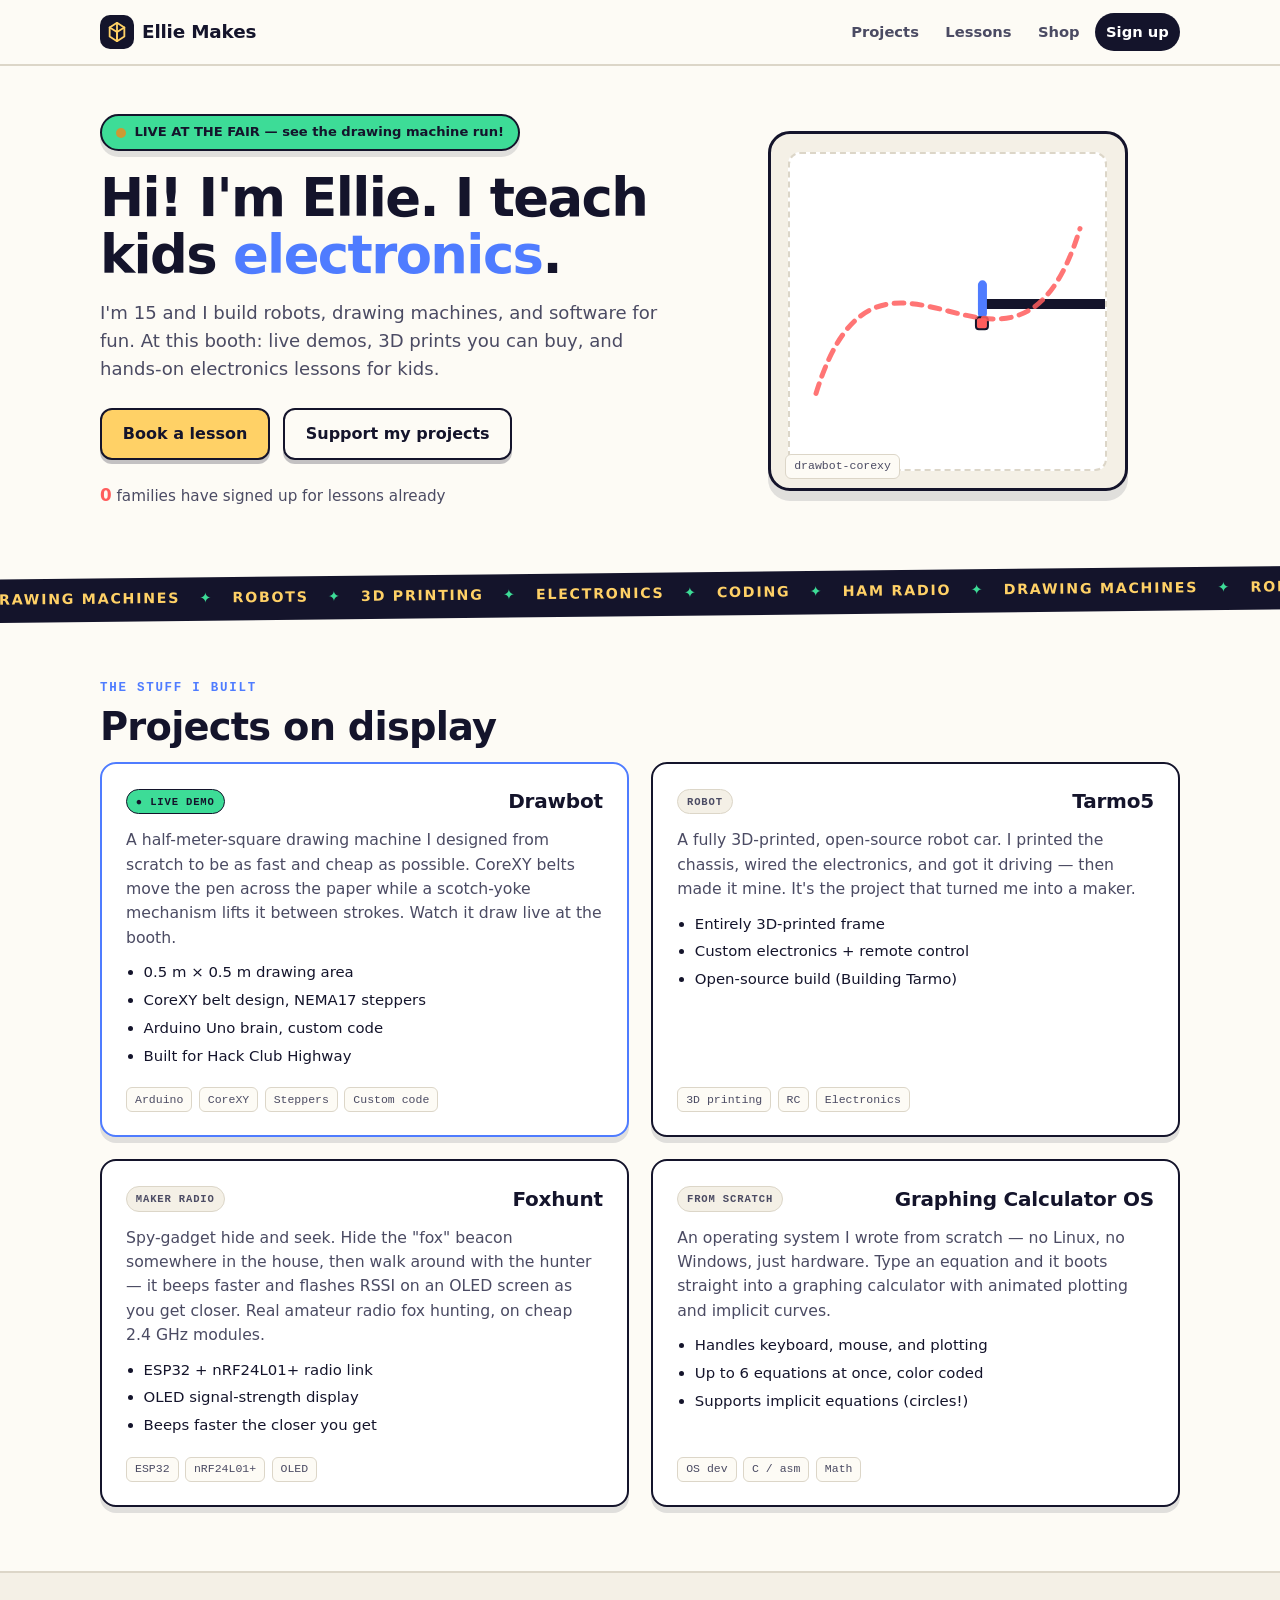
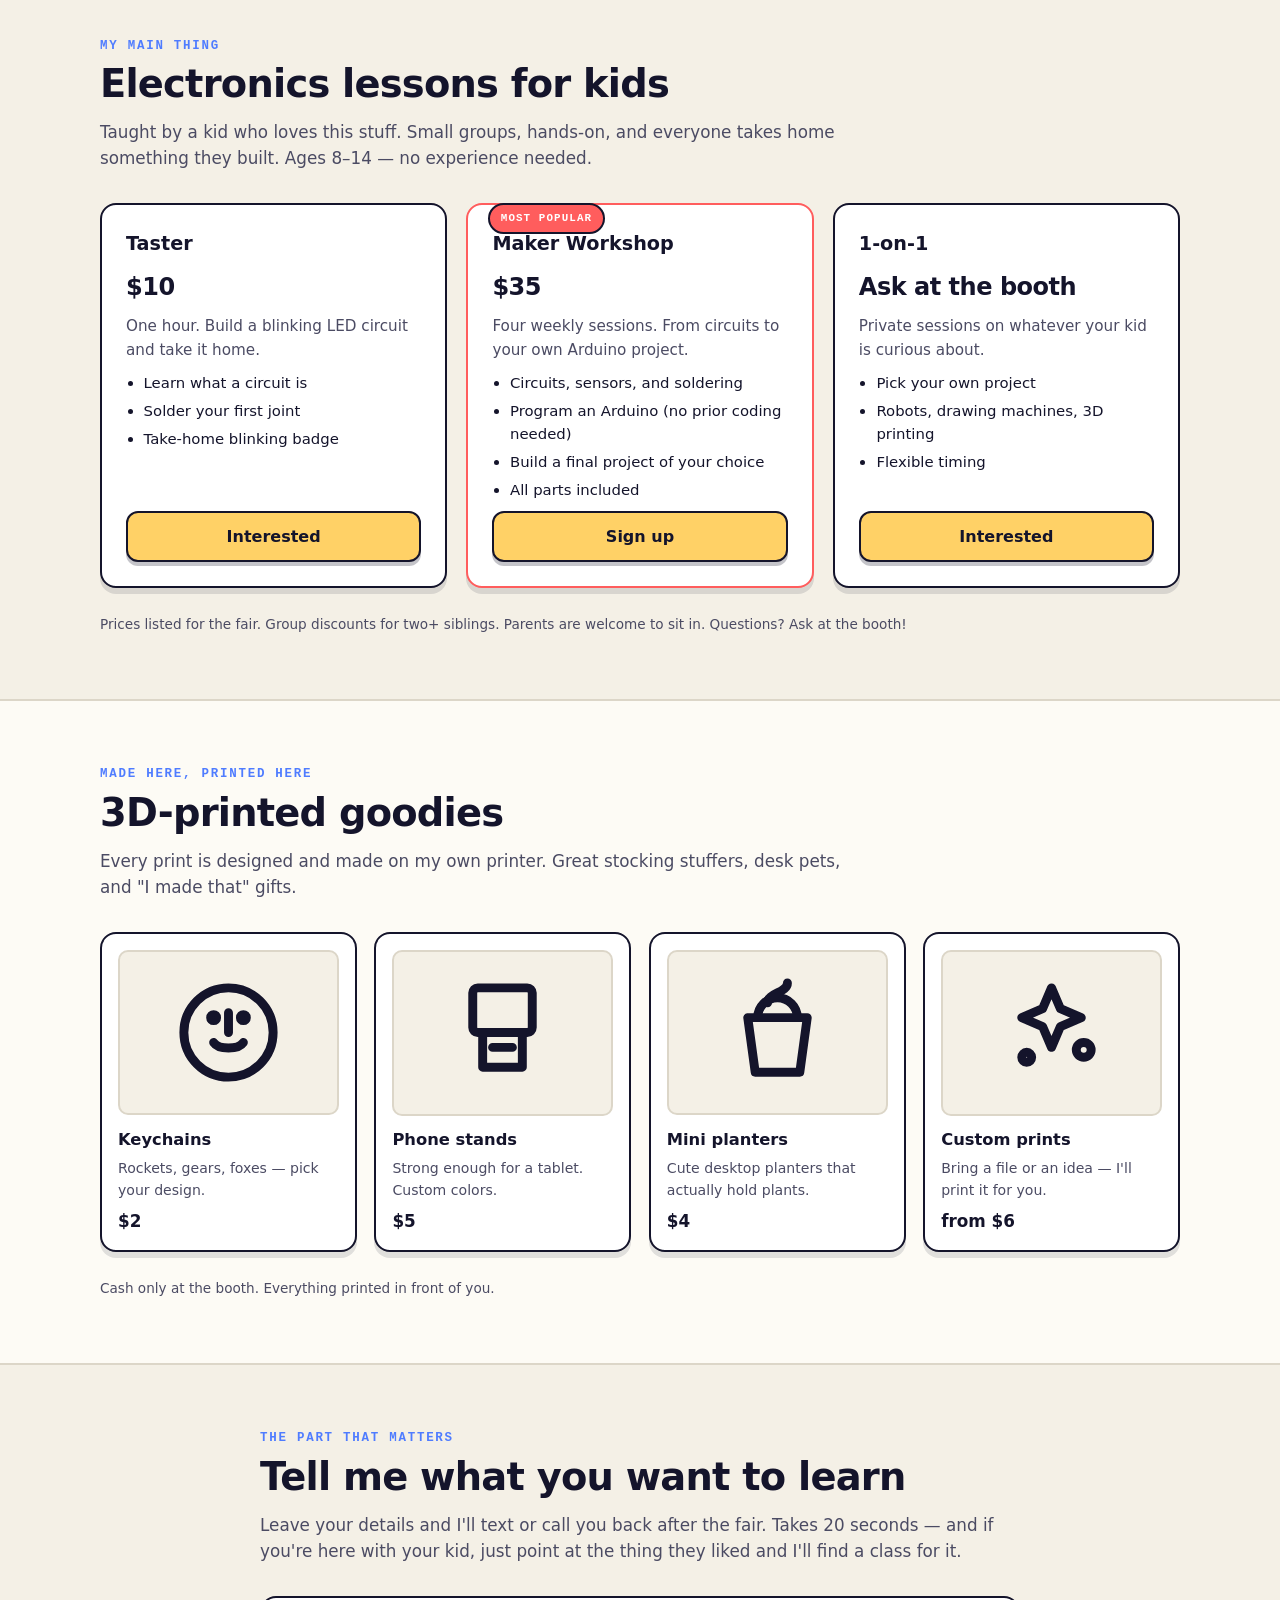
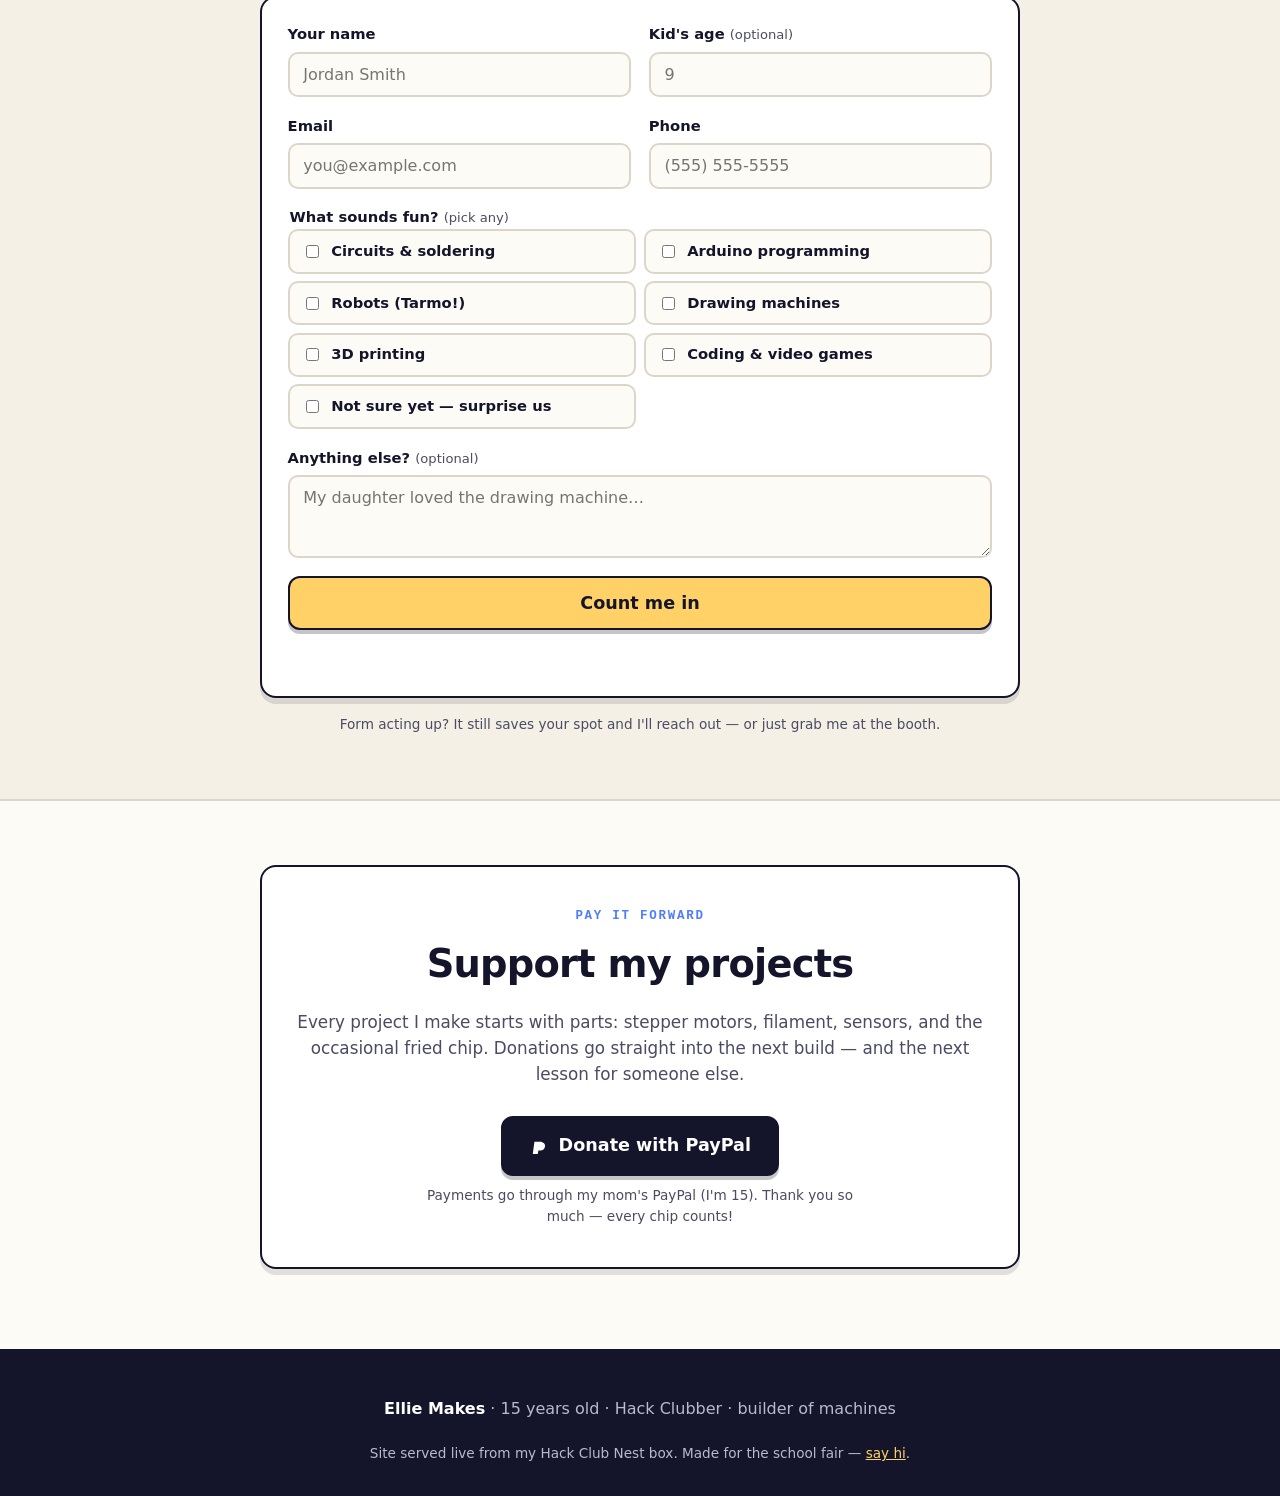
==== index.html @ 768a968e "Serve site from repo root for Pages" ====
<!DOCTYPE html>
<html lang="en">
<head>
<meta charset="UTF-8">
<meta name="viewport" content="width=device-width, initial-scale=1.0">
<title>Ellie Makes — Electronics Lessons for Kids</title>
<meta name="description" content="Meet Ellie, a 15-year-old maker. Live robot demos, drawing machines, 3D printing, and hands-on electronics lessons for kids.">
<link rel="icon" href="data:image/svg+xml,<svg xmlns='http://www.w3.org/2000/svg' viewBox='0 0 100 100'><rect width='100' height='100' rx='20' fill='%2314142b'/><text x='50' y='72' font-size='62' text-anchor='middle' fill='%23ffd166' font-family='system-ui' font-weight='bold'>E</text></svg>">
<link rel="stylesheet" href="style.css">
</head>
<body>

<header class="site-header" id="top">
  <div class="container header-inner">
    <a class="logo" href="#top">
      <span class="logo-mark" aria-hidden="true">
        <svg viewBox="0 0 24 24" width="22" height="22" fill="none" stroke="currentColor" stroke-width="2" stroke-linecap="round" stroke-linejoin="round"><path d="M12 2 L20 7 V17 L12 22 L4 17 V7 Z"/><path d="M12 2 V22"/><path d="M4 7 L12 12 L20 7"/><path d="M12 12 L12 22"/></svg>
      </span>
      Ellie Makes
    </a>
    <nav class="site-nav" aria-label="Main">
      <a href="#projects">Projects</a>
      <a href="#lessons">Lessons</a>
      <a href="#shop">Shop</a>
      <a href="#signup" class="nav-cta">Sign up</a>
    </nav>
  </div>
</header>

<main>

  <!-- ============ HERO ============ -->
  <section class="hero">
    <div class="container hero-grid">
      <div class="hero-copy">
        <p class="hero-badge">
          <span class="live-dot" aria-hidden="true"></span>
          LIVE AT THE FAIR — see the drawing machine run!
        </p>
        <h1>Hi! I'm Ellie. I teach kids <span class="accent">electronics</span>.</h1>
        <p class="hero-sub">
          I'm 15 and I build robots, drawing machines, and software for fun.
          At this booth: live demos, 3D prints you can buy, and hands-on
          electronics lessons for kids.
        </p>
        <div class="hero-actions">
          <a class="btn btn-primary" href="#signup">Book a lesson</a>
          <a class="btn btn-ghost" href="#donate">Support my projects</a>
        </div>
        <p class="hero-signups" id="counter-line">
          <span id="counter" class="counter">0</span> families have signed up for lessons already
        </p>
      </div>
      <div class="hero-visual" aria-hidden="true">
        <div class="machine" id="machine">
          <div class="machine-frame">
            <div class="gantry-x"><div class="gantry-y"><div class="pen"></div></div></div>
          </div>
          <div class="machine-draw" id="machineDraw"></div>
          <div class="machine-label">drawbot-corexy</div>
        </div>
      </div>
    </div>
  </section>

  <!-- ============ TICKER ============ -->
  <div class="ticker" aria-hidden="true">
    <div class="ticker-track">
      <span>DRAWING MACHINES</span><span>✦</span><span>ROBOTS</span><span>✦</span>
      <span>3D PRINTING</span><span>✦</span><span>ELECTRONICS</span><span>✦</span>
      <span>CODING</span><span>✦</span><span>HAM RADIO</span><span>✦</span>
      <span>DRAWING MACHINES</span><span>✦</span><span>ROBOTS</span><span>✦</span>
      <span>3D PRINTING</span><span>✦</span><span>ELECTRONICS</span><span>✦</span>
      <span>CODING</span><span>✦</span><span>HAM RADIO</span><span>✦</span>
    </div>
  </div>

  <!-- ============ PROJECTS ============ -->
  <section class="section" id="projects">
    <div class="container">
      <p class="kicker">The stuff I built</p>
      <h2 class="section-title">Projects on display</h2>

      <div class="cards">

        <article class="card card-feature">
          <div class="card-top">
            <span class="chip chip-live">● LIVE DEMO</span>
            <h3>Drawbot</h3>
          </div>
          <p>
            A half-meter-square drawing machine I designed from scratch to be
            as fast and cheap as possible. CoreXY belts move the pen across the
            paper while a scotch-yoke mechanism lifts it between strokes.
            Watch it draw live at the booth.
          </p>
          <ul class="facts">
            <li>0.5 m × 0.5 m drawing area</li>
            <li>CoreXY belt design, NEMA17 steppers</li>
            <li>Arduino Uno brain, custom code</li>
            <li>Built for Hack Club Highway</li>
          </ul>
          <div class="tech">
            <span class="tag">Arduino</span><span class="tag">CoreXY</span>
            <span class="tag">Steppers</span><span class="tag">Custom code</span>
          </div>
        </article>

        <article class="card">
          <div class="card-top">
            <span class="chip">ROBOT</span>
            <h3>Tarmo5</h3>
          </div>
          <p>
            A fully 3D-printed, open-source robot car. I printed the chassis,
            wired the electronics, and got it driving — then made it mine.
            It's the project that turned me into a maker.
          </p>
          <ul class="facts">
            <li>Entirely 3D-printed frame</li>
            <li>Custom electronics + remote control</li>
            <li>Open-source build (Building Tarmo)</li>
          </ul>
          <div class="tech">
            <span class="tag">3D printing</span><span class="tag">RC</span>
            <span class="tag">Electronics</span>
          </div>
        </article>

        <article class="card">
          <div class="card-top">
            <span class="chip">MAKER RADIO</span>
            <h3>Foxhunt</h3>
          </div>
          <p>
            Spy-gadget hide and seek. Hide the "fox" beacon somewhere in the
            house, then walk around with the hunter — it beeps faster and
            flashes RSSI on an OLED screen as you get closer. Real amateur
            radio fox hunting, on cheap 2.4&nbsp;GHz modules.
          </p>
          <ul class="facts">
            <li>ESP32 + nRF24L01+ radio link</li>
            <li>OLED signal-strength display</li>
            <li>Beeps faster the closer you get</li>
          </ul>
          <div class="tech">
            <span class="tag">ESP32</span><span class="tag">nRF24L01+</span>
            <span class="tag">OLED</span>
          </div>
        </article>

        <article class="card">
          <div class="card-top">
            <span class="chip">FROM SCRATCH</span>
            <h3>Graphing Calculator OS</h3>
          </div>
          <p>
            An operating system I wrote from scratch — no Linux, no Windows,
            just hardware. Type an equation and it boots straight into a
            graphing calculator with animated plotting and implicit curves.
          </p>
          <ul class="facts">
            <li>Handles keyboard, mouse, and plotting</li>
            <li>Up to 6 equations at once, color coded</li>
            <li>Supports implicit equations (circles!)</li>
          </ul>
          <div class="tech">
            <span class="tag">OS dev</span><span class="tag">C / asm</span>
            <span class="tag">Math</span>
          </div>
        </article>

      </div>
    </div>
  </section>

  <!-- ============ LESSONS ============ -->
  <section class="section section-tint" id="lessons">
    <div class="container">
      <p class="kicker">My main thing</p>
      <h2 class="section-title">Electronics lessons for kids</h2>
      <p class="section-sub">
        Taught by a kid who loves this stuff. Small groups, hands-on, and
        everyone takes home something they built. Ages 8–14 — no experience
        needed.
      </p>

      <div class="plans">
        <article class="plan">
          <h3>Taster</h3>
          <p class="plan-price">$10</p>
          <p class="plan-desc">One hour. Build a blinking LED circuit and take it home.</p>
          <ul>
            <li>Learn what a circuit is</li>
            <li>Solder your first joint</li>
            <li>Take-home blinking badge</li>
          </ul>
          <a class="btn btn-primary" href="#signup">Interested</a>
        </article>

        <article class="plan plan-pop">
          <p class="plan-badge">MOST POPULAR</p>
          <h3>Maker Workshop</h3>
          <p class="plan-price">$35</p>
          <p class="plan-desc">Four weekly sessions. From circuits to your own Arduino project.</p>
          <ul>
            <li>Circuits, sensors, and soldering</li>
            <li>Program an Arduino (no prior coding needed)</li>
            <li>Build a final project of your choice</li>
            <li>All parts included</li>
          </ul>
          <a class="btn btn-primary" href="#signup">Sign up</a>
        </article>

        <article class="plan">
          <h3>1-on-1</h3>
          <p class="plan-price">Ask at the booth</p>
          <p class="plan-desc">Private sessions on whatever your kid is curious about.</p>
          <ul>
            <li>Pick your own project</li>
            <li>Robots, drawing machines, 3D printing</li>
            <li>Flexible timing</li>
          </ul>
          <a class="btn btn-primary" href="#signup">Interested</a>
        </article>
      </div>

      <p class="fineprint">
        Prices listed for the fair. Group discounts for two+ siblings.
        Parents are welcome to sit in. Questions? Ask at the booth!
      </p>
    </div>
  </section>

  <!-- ============ SHOP ============ -->
  <section class="section" id="shop">
    <div class="container">
      <p class="kicker">Made here, printed here</p>
      <h2 class="section-title">3D-printed goodies</h2>
      <p class="section-sub">
        Every print is designed and made on my own printer. Great stocking
        stuffers, desk pets, and "I made that" gifts.
      </p>

      <div class="shop-grid">
        <div class="shop-item">
          <div class="shop-art art-print" aria-hidden="true"></div>
          <h3>Keychains</h3>
          <p>Rockets, gears, foxes — pick your design.</p>
          <p class="shop-price">$2</p>
        </div>
        <div class="shop-item">
          <div class="shop-art art-stand" aria-hidden="true"></div>
          <h3>Phone stands</h3>
          <p>Strong enough for a tablet. Custom colors.</p>
          <p class="shop-price">$5</p>
        </div>
        <div class="shop-item">
          <div class="shop-art art-planter" aria-hidden="true"></div>
          <h3>Mini planters</h3>
          <p>Cute desktop planters that actually hold plants.</p>
          <p class="shop-price">$4</p>
        </div>
        <div class="shop-item">
          <div class="shop-art art-custom" aria-hidden="true"></div>
          <h3>Custom prints</h3>
          <p>Bring a file or an idea — I'll print it for you.</p>
          <p class="shop-price">from $6</p>
        </div>
      </div>

      <p class="fineprint">Cash only at the booth. Everything printed in front of you.</p>
    </div>
  </section>

  <!-- ============ SIGN UP ============ -->
  <section class="section section-tint" id="signup">
    <div class="container narrow">
      <p class="kicker">The part that matters</p>
      <h2 class="section-title">Tell me what you want to learn</h2>
      <p class="section-sub">
        Leave your details and I'll text or call you back after the fair.
        Takes 20 seconds — and if you're here with your kid, just point at the
        thing they liked and I'll find a class for it.
      </p>

      <form id="signup-form" class="form" novalidate>
        <div class="field-row">
          <div class="field">
            <label for="name">Your name</label>
            <input id="name" name="name" type="text" autocomplete="name" required placeholder="Jordan Smith">
          </div>
          <div class="field">
            <label for="kid_age">Kid's age <span class="opt">(optional)</span></label>
            <input id="kid_age" name="kid_age" type="number" min="1" max="18" placeholder="9">
          </div>
        </div>
        <div class="field-row">
          <div class="field">
            <label for="email">Email</label>
            <input id="email" name="email" type="email" autocomplete="email" placeholder="you@example.com">
          </div>
          <div class="field">
            <label for="phone">Phone</label>
            <input id="phone" name="phone" type="tel" autocomplete="tel" placeholder="(555) 555-5555">
          </div>
        </div>

        <fieldset class="field">
          <legend>What sounds fun? <span class="opt">(pick any)</span></legend>
          <div class="checks">
            <label class="check"><input type="checkbox" name="topics" value="Circuits & soldering"><span>Circuits &amp; soldering</span></label>
            <label class="check"><input type="checkbox" name="topics" value="Arduino"><span>Arduino programming</span></label>
            <label class="check"><input type="checkbox" name="topics" value="Robots"><span>Robots (Tarmo!)</span></label>
            <label class="check"><input type="checkbox" name="topics" value="Drawing machines"><span>Drawing machines</span></label>
            <label class="check"><input type="checkbox" name="topics" value="3D printing"><span>3D printing</span></label>
            <label class="check"><input type="checkbox" name="topics" value="Coding"><span>Coding &amp; video games</span></label>
            <label class="check"><input type="checkbox" name="topics" value="Not sure"><span>Not sure yet — surprise us</span></label>
          </div>
        </fieldset>

        <div class="field">
          <label for="message">Anything else? <span class="opt">(optional)</span></label>
          <textarea id="message" name="message" rows="3" placeholder="My daughter loved the drawing machine…"></textarea>
        </div>

        <div class="field honeypot" aria-hidden="true">
          <label for="website">Website</label>
          <input id="website" name="website" type="text" tabindex="-1" autocomplete="off">
        </div>

        <button type="submit" class="btn btn-primary btn-big" id="submit-btn">Count me in</button>
        <p class="form-status" id="form-status" role="status"></p>
      </form>

      <p class="fineprint form-alt">
        Form acting up? It still saves your spot and I'll reach out — or just grab me at the booth.
      </p>
    </div>
  </section>

  <!-- ============ DONATE ============ -->
  <section class="section" id="donate">
    <div class="container narrow donate-box">
      <p class="kicker">Pay it forward</p>
      <h2 class="section-title">Support my projects</h2>
      <p class="section-sub">
        Every project I make starts with parts: stepper motors, filament,
        sensors, and the occasional fried chip. Donations go straight into
        the next build — and the next lesson for someone else.
      </p>
      <a class="btn btn-donate" href="https://www.paypal.com/cgi-bin/webscr?cmd=_donations&business=ilse.vanhevel%40gmail.com&currency_code=USD&item_name=Support%20Ellie's%20projects" target="_blank" rel="noopener">
        <svg viewBox="0 0 24 24" width="20" height="20" fill="currentColor" aria-hidden="true"><path d="M7.5 21.5h3l.8-4h2.4c2.9 0 5-2 5.5-4.9.4-2.4-.7-4.5-3-4.9L14.9 7H6.5L4.5 21.5h3z"/></svg>
        Donate with PayPal
      </a>
      <p class="fineprint">Payments go through my mom's PayPal (I'm 15). Thank you so much — every chip counts!</p>
    </div>
  </section>

</main>

<footer class="site-footer">
  <div class="container footer-inner">
    <p><strong>Ellie Makes</strong> · 15 years old · Hack Clubber · builder of machines</p>
    <p class="footer-note">Site served live from my Hack Club Nest box. Made for the school fair — <a href="mailto:ellie@example.com">say hi</a>.</p>
  </div>
</footer>

<script src="config.js"></script>
<script src="app.js"></script>
</body>
</html>
---- style.css ----
/* Ellie Makes — school fair site
   No external fonts, no CDN: everything is self-hosted and offline-safe. */

:root {
  --ink: #14142b;
  --ink-soft: #4b4b63;
  --paper: #fdfbf5;
  --paper-2: #f4f0e6;
  --line: #dcd6c8;
  --blue: #4f7cff;
  --blue-deep: #2f56d8;
  --coral: #ff5d5d;
  --yellow: #ffd166;
  --mint: #3ddc97;
  --radius: 16px;
  --shadow: 0 6px 0 rgba(20, 20, 43, 0.12);
  --font: ui-rounded, "SF Pro Rounded", system-ui, -apple-system, "Segoe UI",
          Roboto, "Helvetica Neue", Arial, sans-serif;
  --mono: ui-monospace, "SF Mono", SFMono-Regular, Menlo, Consolas, monospace;
}

* { box-sizing: border-box; }
html { scroll-behavior: smooth; scroll-padding-top: 84px; }
body {
  margin: 0;
  font-family: var(--font);
  background: var(--paper);
  color: var(--ink);
  line-height: 1.55;
  -webkit-font-smoothing: antialiased;
}
img { max-width: 100%; }
a { color: var(--blue-deep); }

.container { width: min(1080px, 100% - 2.5rem); margin-inline: auto; }
.container.narrow { width: min(760px, 100% - 2.5rem); }

/* ---------- header ---------- */
.site-header {
  position: sticky;
  top: 0;
  z-index: 50;
  background: rgba(253, 251, 245, 0.92);
  backdrop-filter: blur(8px);
  border-bottom: 2px solid var(--line);
}
.header-inner {
  display: flex;
  align-items: center;
  justify-content: space-between;
  height: 64px;
}
.logo {
  display: flex;
  align-items: center;
  gap: 0.5rem;
  font-weight: 800;
  font-size: 1.15rem;
  color: var(--ink);
  text-decoration: none;
  letter-spacing: -0.01em;
}
.logo-mark {
  display: grid;
  place-items: center;
  width: 34px;
  height: 34px;
  border-radius: 10px;
  background: var(--ink);
  color: var(--yellow);
}
.site-nav { display: flex; align-items: center; gap: 0.25rem; }
.site-nav a {
  padding: 0.45rem 0.7rem;
  border-radius: 999px;
  color: var(--ink-soft);
  text-decoration: none;
  font-weight: 650;
  font-size: 0.92rem;
}
.site-nav a:hover { color: var(--ink); background: var(--paper-2); }
.site-nav .nav-cta {
  background: var(--ink);
  color: #fff;
}
.site-nav .nav-cta:hover { background: var(--blue); color: #fff; }

/* ---------- hero ---------- */
.hero { padding: 3rem 0 3.5rem; }
.hero-grid {
  display: grid;
  grid-template-columns: 1fr;
  gap: 2.5rem;
  align-items: center;
}
@media (min-width: 880px) {
  .hero-grid { grid-template-columns: 1.1fr 0.9fr; gap: 3rem; }
}
.hero-badge {
  display: inline-flex;
  align-items: center;
  gap: 0.5rem;
  background: var(--mint);
  border: 2px solid var(--ink);
  border-radius: 999px;
  padding: 0.4rem 0.9rem;
  font-size: 0.82rem;
  font-weight: 700;
  margin: 0 0 1.1rem;
  box-shadow: var(--shadow);
}
.live-dot {
  width: 10px;
  height: 10px;
  border-radius: 50%;
  background: #c93;
  animation: pulse 1.2s infinite;
}
@keyframes pulse {
  0%, 100% { box-shadow: 0 0 0 0 rgba(204, 153, 51, 0.5); }
  50% { box-shadow: 0 0 0 6px rgba(204, 153, 51, 0); }
}
.hero h1 {
  font-size: clamp(2.1rem, 5.5vw, 3.3rem);
  line-height: 1.08;
  letter-spacing: -0.03em;
  margin: 0 0 1rem;
}
.hero h1 .accent {
  color: var(--blue);
  position: relative;
  white-space: nowrap;
}
.hero-sub { font-size: 1.13rem; color: var(--ink-soft); margin: 0 0 1.6rem; max-width: 34em; }
.hero-actions { display: flex; flex-wrap: wrap; gap: 0.8rem; margin-bottom: 1.4rem; }
.hero-signups {
  font-size: 0.95rem;
  color: var(--ink-soft);
  margin: 0;
  font-variant-numeric: tabular-nums;
}
.counter { font-weight: 800; color: var(--coral); font-size: 1.05rem; }

/* hero visual — the drawbot illustration */
.hero-visual { display: flex; justify-content: center; }
.machine {
  position: relative;
  width: min(360px, 100%);
  aspect-ratio: 1 / 1;
  background: var(--paper-2);
  border: 3px solid var(--ink);
  border-radius: 22px;
  box-shadow: 0 10px 0 rgba(20, 20, 43, 0.12);
  padding: 1.1rem;
}
.machine-frame {
  position: relative;
  width: 100%;
  height: 100%;
  background: #fff;
  border: 2px dashed var(--line);
  border-radius: 12px;
  overflow: hidden;
}
.gantry-x {
  position: absolute;
  top: 46%;
  left: 4%;
  width: 92%;
  height: 10px;
  background: var(--ink);
  border-radius: 6px;
  transition: transform 1.6s ease-in-out;
}
.gantry-y {
  position: absolute;
  left: 0;
  top: -14px;
  width: 9px;
  height: 38px;
  background: var(--blue);
  border-radius: 5px;
  transition: transform 1.1s ease-in-out;
}
.pen {
  position: absolute;
  left: -2.5px;
  bottom: -12px;
  width: 14px;
  height: 14px;
  background: var(--coral);
  border: 2px solid var(--ink);
  border-radius: 4px;
}
.machine-draw {
  position: absolute;
  inset: 12px;
  background-image: url("data:image/svg+xml,%3Csvg xmlns='http://www.w3.org/2000/svg' width='200' height='200' viewBox='0 0 200 200'%3E%3Cpath d='M20,150 C60,20 140,180 180,50' fill='none' stroke='%23ff5d5d' stroke-width='3' stroke-linecap='round' stroke-dasharray='6 5'/%3E%3C/svg%3E");
  background-repeat: no-repeat;
  background-size: cover;
  opacity: 0.85;
}
.machine-label {
  position: absolute;
  bottom: 0.6rem;
  left: 0.9rem;
  font-family: var(--mono);
  font-size: 0.72rem;
  color: var(--ink-soft);
  background: var(--paper);
  border: 1.5px solid var(--line);
  padding: 0.15rem 0.5rem;
  border-radius: 6px;
}

/* ---------- ticker ---------- */
.ticker {
  background: var(--ink);
  color: var(--yellow);
  overflow: hidden;
  padding: 0.65rem 0;
  transform: rotate(-0.6deg) scale(1.01);
  margin: 0.5rem -0.5rem 0;
}
.ticker-track {
  display: flex;
  gap: 1.2rem;
  white-space: nowrap;
  width: max-content;
  animation: ticker 30s linear infinite;
  font-weight: 750;
  letter-spacing: 0.12em;
  font-size: 0.88rem;
}
.ticker-track span:nth-child(even) { color: var(--mint); }
@keyframes ticker { from { transform: translateX(0); } to { transform: translateX(-50%); } }

/* ---------- sections ---------- */
.section { padding: 4rem 0; }
.section-tint { background: var(--paper-2); border-block: 2px solid var(--line); }
.kicker {
  font-family: var(--mono);
  text-transform: uppercase;
  letter-spacing: 0.14em;
  font-size: 0.78rem;
  color: var(--blue);
  font-weight: 700;
  margin: 0 0 0.4rem;
}
.section-title {
  font-size: clamp(1.7rem, 4vw, 2.4rem);
  letter-spacing: -0.02em;
  margin: 0 0 0.8rem;
  line-height: 1.15;
}
.section-sub { color: var(--ink-soft); max-width: 46em; margin: 0 0 2rem; font-size: 1.05rem; }

/* ---------- project cards ---------- */
.cards {
  display: grid;
  grid-template-columns: 1fr;
  gap: 1.4rem;
}
@media (min-width: 640px) {
  .cards { grid-template-columns: repeat(2, 1fr); }
  .card-feature { grid-row: span 1; }
}
.card {
  background: #fff;
  border: 2px solid var(--ink);
  border-radius: var(--radius);
  box-shadow: var(--shadow);
  padding: 1.4rem 1.5rem;
  display: flex;
  flex-direction: column;
  gap: 0.7rem;
  transition: transform 0.15s ease;
}
.card:hover { transform: translateY(-3px); }
.card-feature { border-color: var(--blue); }
.card-top { display: flex; align-items: center; justify-content: space-between; gap: 0.6rem; }
.card h3 { margin: 0; font-size: 1.25rem; letter-spacing: -0.01em; }
.card p { margin: 0; color: var(--ink-soft); font-size: 0.98rem; }
.chip {
  font-family: var(--mono);
  font-size: 0.66rem;
  font-weight: 700;
  letter-spacing: 0.08em;
  padding: 0.22rem 0.55rem;
  border-radius: 999px;
  background: var(--paper-2);
  border: 1.5px solid var(--line);
  color: var(--ink-soft);
  white-space: nowrap;
}
.chip-live { background: var(--mint); border-color: var(--ink); color: var(--ink); }
.facts { margin: 0; padding-left: 1.1rem; display: grid; gap: 0.3rem; }
.facts li { font-size: 0.93rem; color: var(--ink); }
.tech { display: flex; flex-wrap: wrap; gap: 0.4rem; margin-top: auto; padding-top: 0.5rem; }
.tag {
  font-family: var(--mono);
  font-size: 0.72rem;
  background: var(--paper);
  border: 1.5px solid var(--line);
  border-radius: 6px;
  padding: 0.18rem 0.5rem;
  color: var(--ink-soft);
}

/* ---------- plans ---------- */
.plans {
  display: grid;
  grid-template-columns: 1fr;
  gap: 1.2rem;
  margin-bottom: 1.6rem;
}
@media (min-width: 760px) { .plans { grid-template-columns: repeat(3, 1fr); } }
.plan {
  background: #fff;
  border: 2px solid var(--ink);
  border-radius: var(--radius);
  box-shadow: var(--shadow);
  padding: 1.5rem;
  display: flex;
  flex-direction: column;
  gap: 0.6rem;
  position: relative;
}
.plan-pop { border-color: var(--coral); }
.plan-badge {
  position: absolute;
  top: -13px;
  left: 1.2rem;
  background: var(--coral);
  color: #fff;
  font-family: var(--mono);
  font-size: 0.68rem;
  font-weight: 700;
  letter-spacing: 0.1em;
  padding: 0.3rem 0.7rem;
  border-radius: 999px;
  border: 2px solid var(--ink);
}
.plan h3 { margin: 0; font-size: 1.2rem; }
.plan-price { font-size: 1.5rem; font-weight: 800; margin: 0; letter-spacing: -0.02em; }
.plan-desc { margin: 0; color: var(--ink-soft); font-size: 0.95rem; }
.plan ul { margin: 0; padding-left: 1.1rem; display: grid; gap: 0.3rem; }
.plan li { font-size: 0.93rem; }
.plan .btn { margin-top: auto; text-align: center; }

/* ---------- buttons ---------- */
.btn {
  display: inline-block;
  border: 2px solid var(--ink);
  border-radius: 12px;
  padding: 0.7rem 1.3rem;
  font-family: var(--font);
  font-size: 1rem;
  font-weight: 750;
  text-decoration: none;
  cursor: pointer;
  box-shadow: 0 4px 0 rgba(20, 20, 43, 0.25);
  transition: transform 0.08s ease, box-shadow 0.08s ease;
  color: var(--ink);
  background: #fff;
}
.btn:hover { transform: translateY(-1px); box-shadow: 0 5px 0 rgba(20, 20, 43, 0.25); }
.btn:active { transform: translateY(2px); box-shadow: 0 2px 0 rgba(20, 20, 43, 0.25); }
.btn-primary { background: var(--yellow); }
.btn-primary:hover { background: #ffd983; }
.btn-ghost { background: transparent; }
.btn-big { width: 100%; padding: 0.95rem; font-size: 1.1rem; }
.btn-donate {
  background: var(--ink);
  color: #fff;
  display: inline-flex;
  align-items: center;
  gap: 0.6rem;
  font-size: 1.1rem;
  padding: 0.9rem 1.6rem;
}
.btn-donate:hover { background: var(--blue); color: #fff; }
.btn:disabled { opacity: 0.6; cursor: wait; }

/* ---------- shop ---------- */
.shop-grid {
  display: grid;
  grid-template-columns: repeat(2, 1fr);
  gap: 1.1rem;
  margin-bottom: 1.6rem;
}
@media (min-width: 760px) { .shop-grid { grid-template-columns: repeat(4, 1fr); } }
.shop-item {
  background: #fff;
  border: 2px solid var(--ink);
  border-radius: var(--radius);
  box-shadow: var(--shadow);
  padding: 1rem;
  display: flex;
  flex-direction: column;
  gap: 0.4rem;
}
.shop-item h3 { margin: 0.3rem 0 0; font-size: 1.02rem; }
.shop-item p { margin: 0; font-size: 0.88rem; color: var(--ink-soft); }
.shop-price { font-weight: 800 !important; color: var(--ink) !important; font-size: 1.05rem !important; margin-top: auto !important; }
.shop-art {
  width: 100%;
  aspect-ratio: 4 / 3;
  border-radius: 10px;
  border: 2px solid var(--line);
  background-color: var(--paper-2);
  background-repeat: no-repeat;
  background-position: center;
  background-size: 55% auto;
}
.art-print { background-image: url("data:image/svg+xml,%3Csvg xmlns='http://www.w3.org/2000/svg' viewBox='0 0 24 24' fill='none' stroke='%2314142b' stroke-width='1.8' stroke-linecap='round' stroke-linejoin='round'%3E%3Ccircle cx='12' cy='12' r='9'/%3E%3Cpath d='M9 14c1 1.5 5 1.5 6 0M12 8v4'/%3E%3Ccircle cx='9' cy='9' r='0.6' fill='%2314142b'/%3E%3Ccircle cx='15' cy='9' r='0.6' fill='%2314142b'/%3E%3C/svg%3E"); }
.art-stand { background-image: url("data:image/svg+xml,%3Csvg xmlns='http://www.w3.org/2000/svg' viewBox='0 0 24 24' fill='none' stroke='%2314142b' stroke-width='1.8' stroke-linecap='round' stroke-linejoin='round'%3E%3Crect x='6' y='3' width='12' height='9' rx='1'/%3E%3Cpath d='M8 12v7M16 12v7M8 19h8M10 15h4'/%3E%3C/svg%3E"); }
.art-planter { background-image: url("data:image/svg+xml,%3Csvg xmlns='http://www.w3.org/2000/svg' viewBox='0 0 24 24' fill='none' stroke='%2314142b' stroke-width='1.8' stroke-linecap='round' stroke-linejoin='round'%3E%3Cpath d='M8 9a4 4 0 0 1 8 0'/%3E%3Cpath d='M6 9h12l-1.5 11h-9L6 9z'/%3E%3Cpath d='M10 6c0-2 4-2 4-4'/%3E%3C/svg%3E"); }
.art-custom { background-image: url("data:image/svg+xml,%3Csvg xmlns='http://www.w3.org/2000/svg' viewBox='0 0 24 24' fill='none' stroke='%2314142b' stroke-width='1.8' stroke-linecap='round' stroke-linejoin='round'%3E%3Cpath d='M12 3l1.8 4.2L18 9l-4.2 1.8L12 15l-1.8-4.2L6 9l4.2-1.8L12 3z'/%3E%3Ccircle cx='18.5' cy='15.5' r='1.5'/%3E%3Ccircle cx='7' cy='17' r='1'/%3E%3C/svg%3E"); }

.fineprint { font-size: 0.85rem; color: var(--ink-soft); margin: 0; }

/* ---------- form ---------- */
.form { background: #fff; border: 2px solid var(--ink); border-radius: var(--radius); box-shadow: var(--shadow); padding: 1.6rem; display: grid; gap: 1.1rem; }
.field-row { display: grid; grid-template-columns: 1fr; gap: 1.1rem; }
@media (min-width: 640px) { .field-row { grid-template-columns: 1fr 1fr; } }
.field { display: grid; gap: 0.35rem; border: 0; padding: 0; margin: 0; }
.field label, .field legend { font-weight: 700; font-size: 0.92rem; }
.field .opt { font-weight: 500; color: var(--ink-soft); font-size: 0.82rem; }
.field input, .field textarea {
  font-family: var(--font);
  font-size: 1rem;
  padding: 0.7rem 0.85rem;
  border: 2px solid var(--line);
  border-radius: 10px;
  background: var(--paper);
  color: var(--ink);
  width: 100%;
}
.field input:focus, .field textarea:focus {
  outline: none;
  border-color: var(--blue);
  background: #fff;
  box-shadow: 0 0 0 3px rgba(79, 124, 255, 0.18);
}
.field input[type="checkbox"] { width: auto; }
.checks { display: grid; grid-template-columns: 1fr; gap: 0.45rem; }
@media (min-width: 640px) { .checks { grid-template-columns: 1fr 1fr; } }
.check {
  display: flex;
  align-items: center;
  gap: 0.55rem;
  border: 2px solid var(--line);
  border-radius: 10px;
  padding: 0.55rem 0.8rem;
  cursor: pointer;
  font-size: 0.95rem;
  background: var(--paper);
  transition: background 0.1s ease, border-color 0.1s ease;
}
.check:hover { border-color: var(--blue); }
.check:has(input:checked) { background: #e9efff; border-color: var(--blue); font-weight: 650; }
.check input { accent-color: var(--blue); width: 17px; height: 17px; }
.form-status { margin: 0; font-weight: 650; min-height: 1.4em; }
.form-status.ok { color: #0a7d4f; }
.form-status.err { color: #c0392b; }
.honeypot { position: absolute; left: -9999px; opacity: 0; height: 0; overflow: hidden; }
.form-alt { margin-top: 1rem; text-align: center; }

/* ---------- donate ---------- */
.donate-box { text-align: center; background: #fff; border: 2px solid var(--ink); border-radius: var(--radius); box-shadow: var(--shadow); padding: 2.5rem 1.6rem; display: grid; justify-items: center; gap: 0.6rem; }
.donate-box .section-sub { margin-bottom: 1.2rem; }
.donate-box .fineprint { max-width: 34em; }

/* ---------- footer ---------- */
.site-footer { background: var(--ink); color: #b9b9cf; padding: 2rem 0; margin-top: 1rem; }
.footer-inner { display: flex; flex-direction: column; gap: 0.3rem; text-align: center; }
.site-footer strong { color: #fff; }
.site-footer a { color: var(--yellow); }
.footer-note { font-size: 0.85rem; margin: 0; }

/* ---------- reveal on scroll ---------- */
.reveal { opacity: 0; transform: translateY(14px); transition: opacity 0.5s ease, transform 0.5s ease; }
.reveal.in { opacity: 1; transform: none; }

@media (prefers-reduced-motion: reduce) {
  * { animation: none !important; transition: none !important; }
  html { scroll-behavior: auto; }
  .reveal { opacity: 1; transform: none; }
}
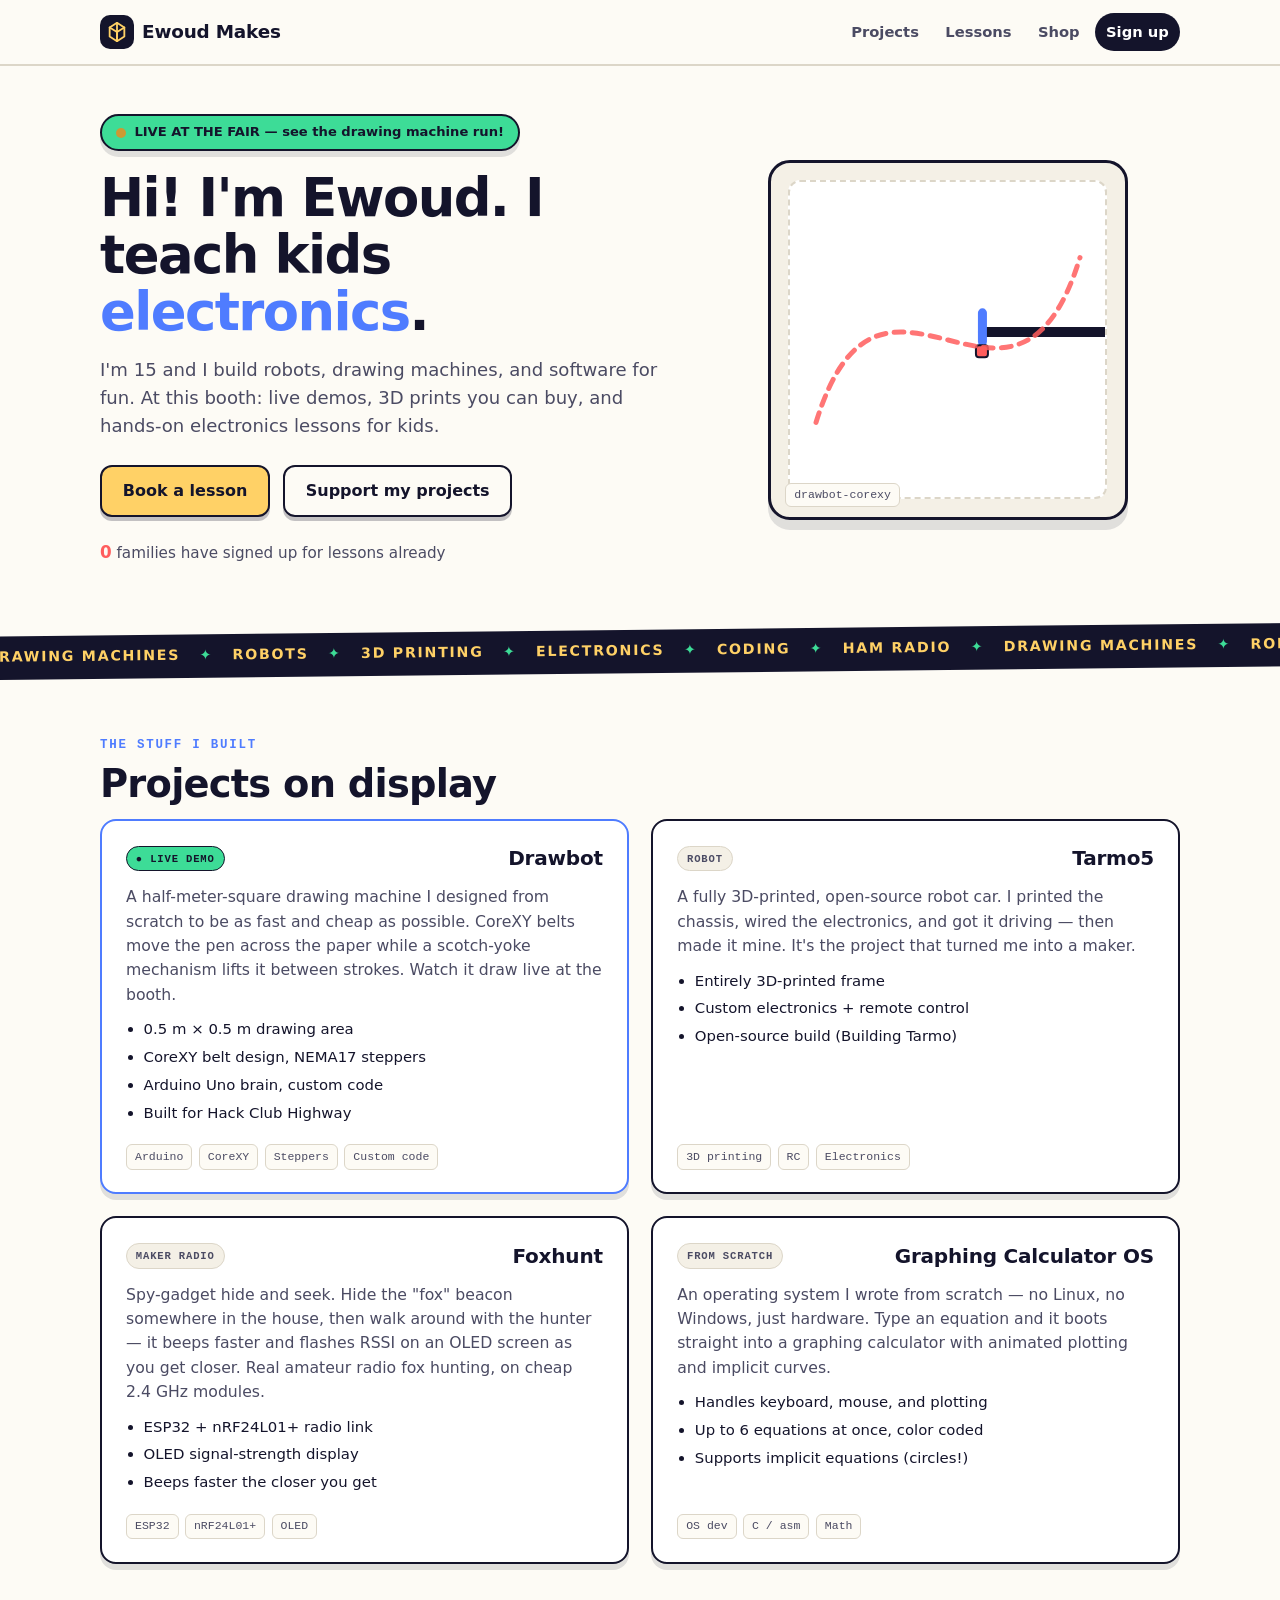
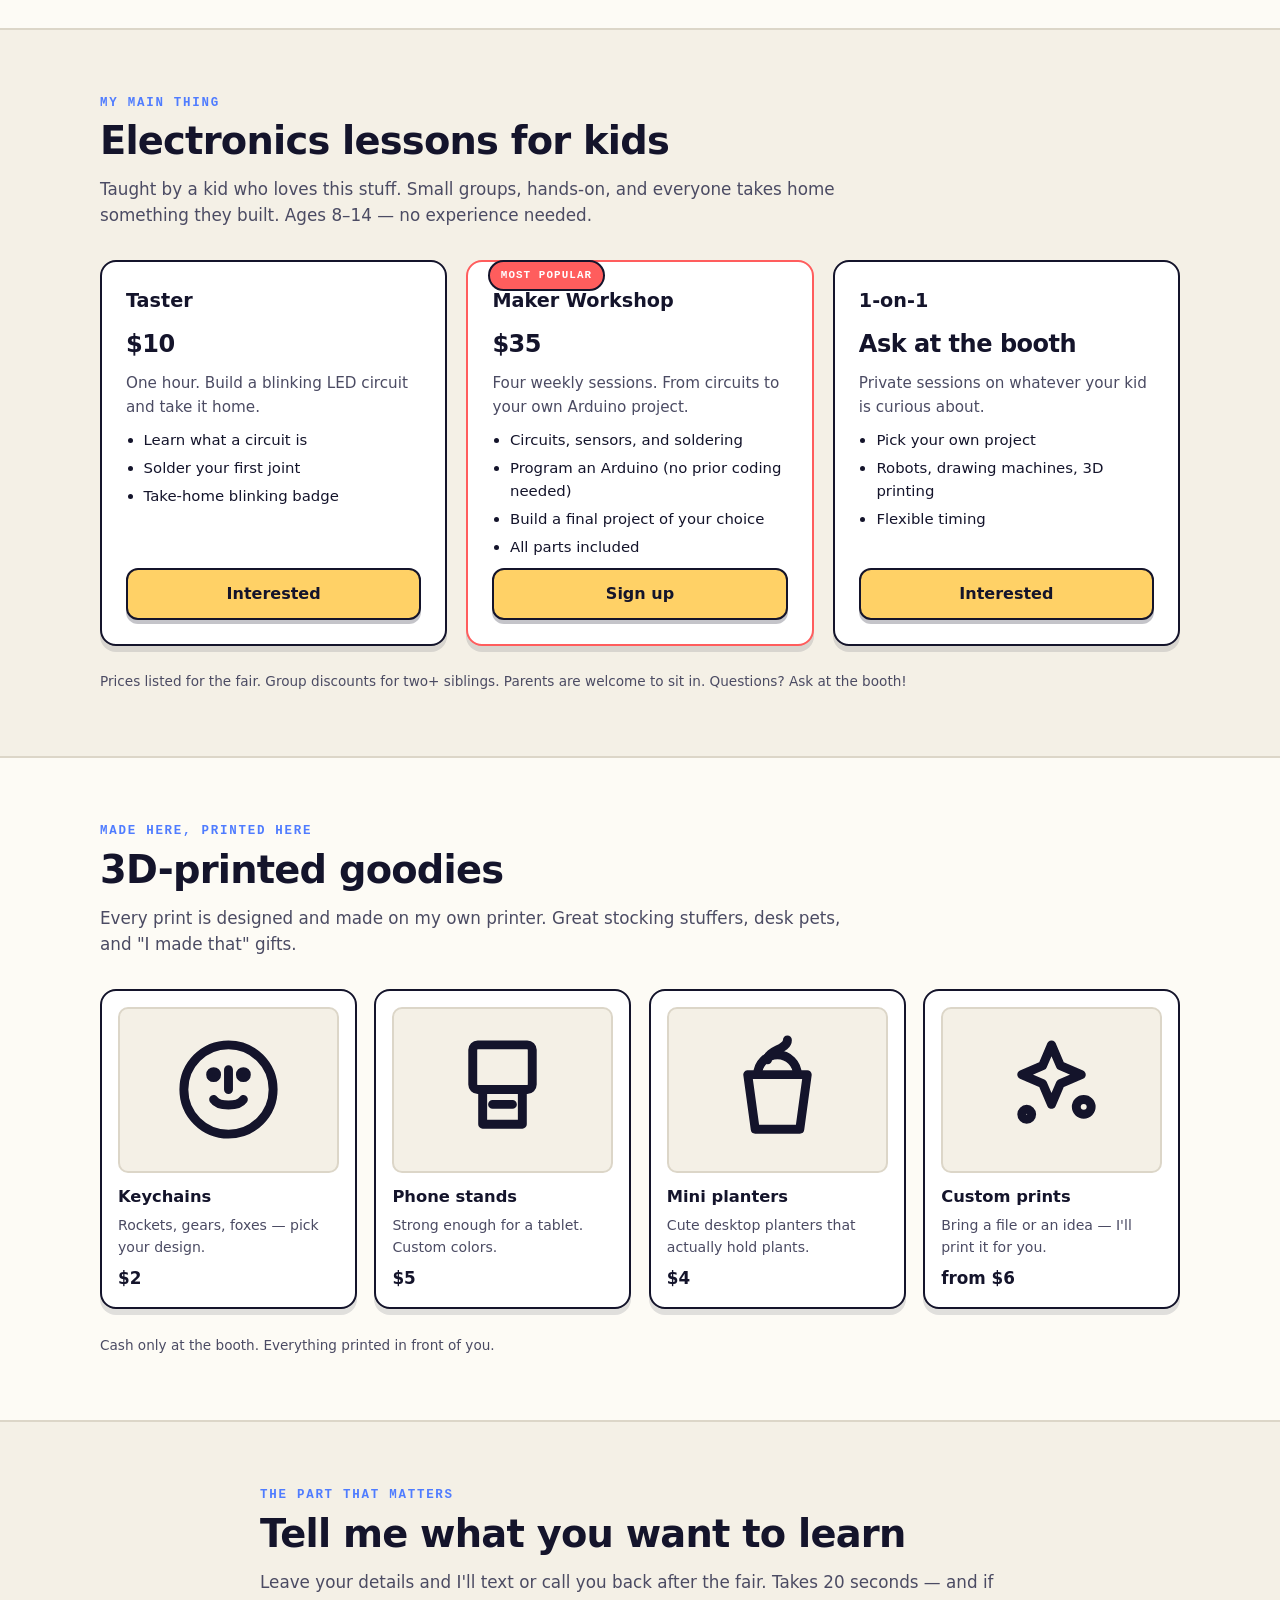
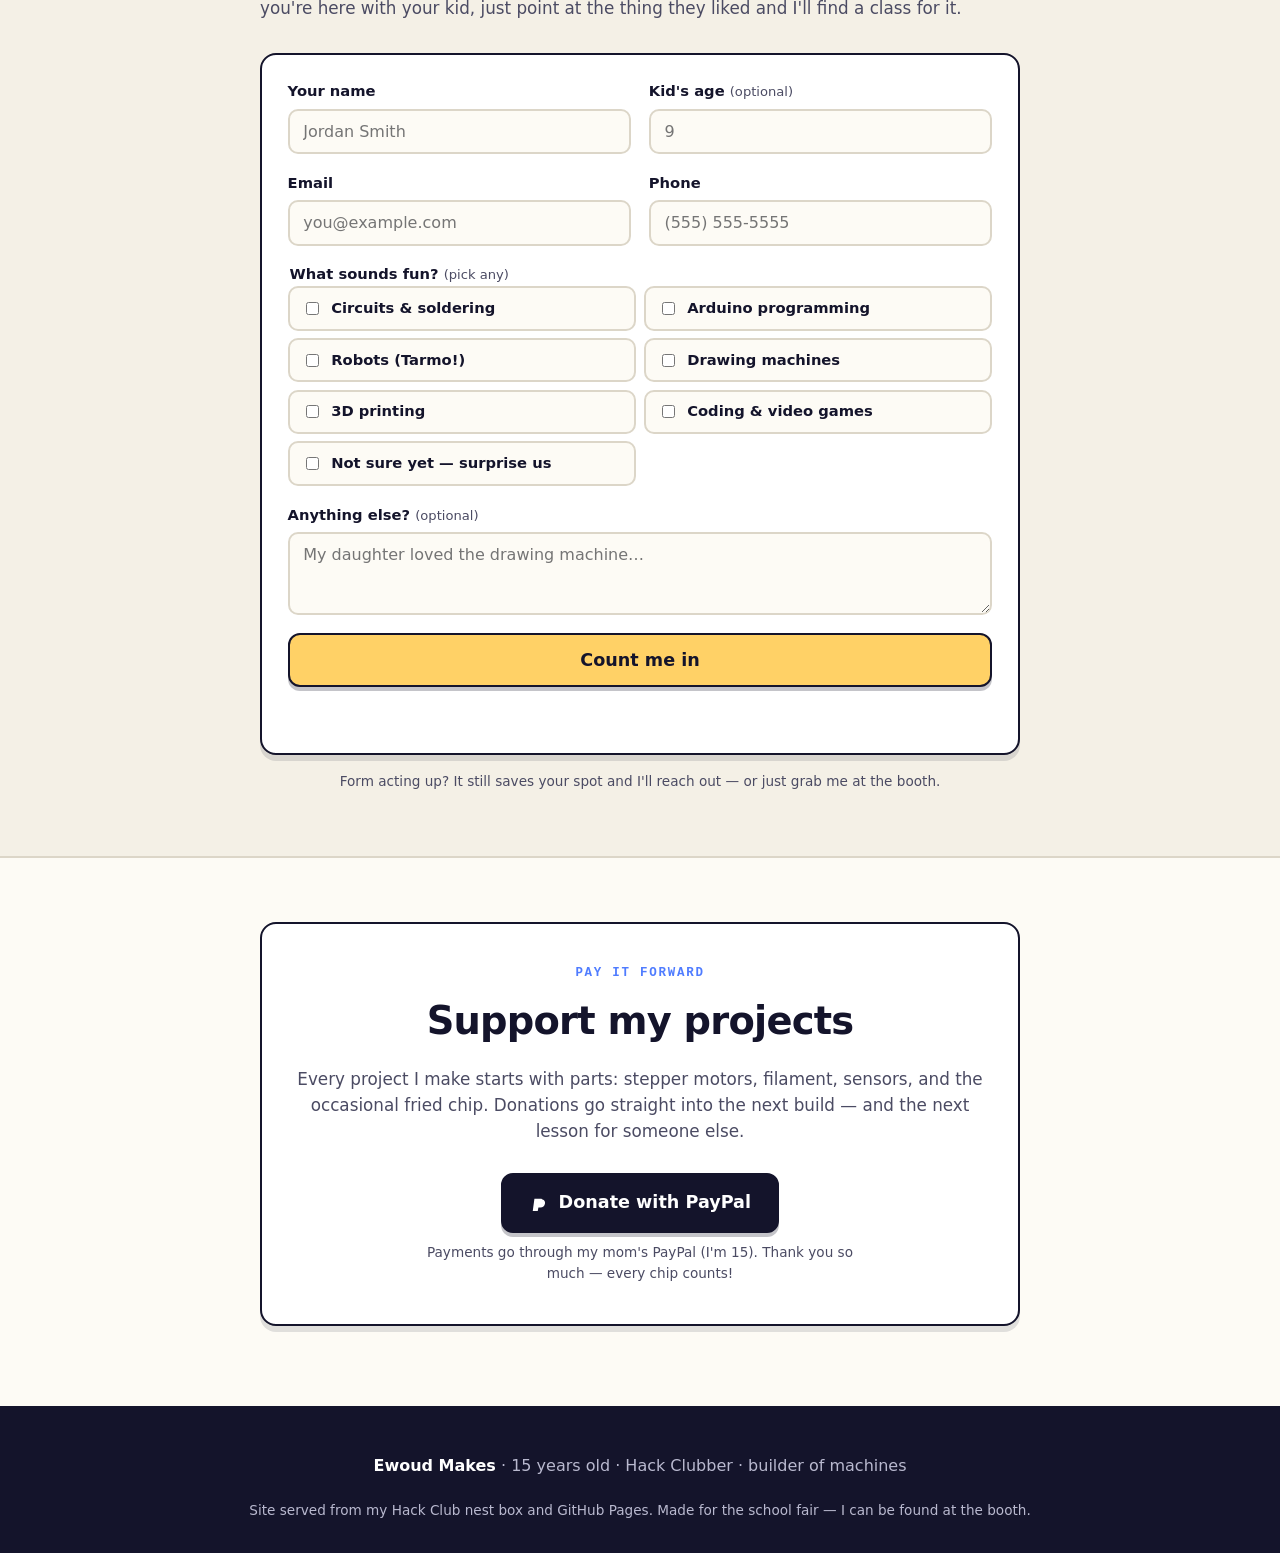
==== commit 369b1b0e: "Rebrand: Ewoud Makes" ====
--- a/index.html
+++ b/index.html
@@ -3,8 +3,8 @@
 <head>
 <meta charset="UTF-8">
 <meta name="viewport" content="width=device-width, initial-scale=1.0">
-<title>Ellie Makes — Electronics Lessons for Kids</title>
-<meta name="description" content="Meet Ellie, a 15-year-old maker. Live robot demos, drawing machines, 3D printing, and hands-on electronics lessons for kids.">
+<title>Ewoud Makes — Electronics Lessons for Kids</title>
+<meta name="description" content="Meet Ewoud, a 15-year-old maker. Live robot demos, drawing machines, 3D printing, and hands-on electronics lessons for kids.">
 <link rel="icon" href="data:image/svg+xml,<svg xmlns='http://www.w3.org/2000/svg' viewBox='0 0 100 100'><rect width='100' height='100' rx='20' fill='%2314142b'/><text x='50' y='72' font-size='62' text-anchor='middle' fill='%23ffd166' font-family='system-ui' font-weight='bold'>E</text></svg>">
 <link rel="stylesheet" href="style.css">
 </head>
@@ -16,7 +16,7 @@
       <span class="logo-mark" aria-hidden="true">
         <svg viewBox="0 0 24 24" width="22" height="22" fill="none" stroke="currentColor" stroke-width="2" stroke-linecap="round" stroke-linejoin="round"><path d="M12 2 L20 7 V17 L12 22 L4 17 V7 Z"/><path d="M12 2 V22"/><path d="M4 7 L12 12 L20 7"/><path d="M12 12 L12 22"/></svg>
       </span>
-      Ellie Makes
+      Ewoud Makes
     </a>
     <nav class="site-nav" aria-label="Main">
       <a href="#projects">Projects</a>
@@ -37,7 +37,7 @@
           <span class="live-dot" aria-hidden="true"></span>
           LIVE AT THE FAIR — see the drawing machine run!
         </p>
-        <h1>Hi! I'm Ellie. I teach kids <span class="accent">electronics</span>.</h1>
+        <h1>Hi! I'm Ewoud. I teach kids <span class="accent">electronics</span>.</h1>
         <p class="hero-sub">
           I'm 15 and I build robots, drawing machines, and software for fun.
           At this booth: live demos, 3D prints you can buy, and hands-on
@@ -349,7 +349,7 @@
         sensors, and the occasional fried chip. Donations go straight into
         the next build — and the next lesson for someone else.
       </p>
-      <a class="btn btn-donate" href="https://www.paypal.com/cgi-bin/webscr?cmd=_donations&business=ilse.vanhevel%40gmail.com&currency_code=USD&item_name=Support%20Ellie's%20projects" target="_blank" rel="noopener">
+      <a class="btn btn-donate" href="https://www.paypal.com/cgi-bin/webscr?cmd=_donations&business=ilse.vanhevel%40gmail.com&currency_code=USD&item_name=Support%20Ewoud%27s%20projects" target="_blank" rel="noopener">
         <svg viewBox="0 0 24 24" width="20" height="20" fill="currentColor" aria-hidden="true"><path d="M7.5 21.5h3l.8-4h2.4c2.9 0 5-2 5.5-4.9.4-2.4-.7-4.5-3-4.9L14.9 7H6.5L4.5 21.5h3z"/></svg>
         Donate with PayPal
       </a>
@@ -361,8 +361,8 @@
 
 <footer class="site-footer">
   <div class="container footer-inner">
-    <p><strong>Ellie Makes</strong> · 15 years old · Hack Clubber · builder of machines</p>
-    <p class="footer-note">Site served live from my Hack Club Nest box. Made for the school fair — <a href="mailto:ellie@example.com">say hi</a>.</p>
+    <p><strong>Ewoud Makes</strong> · 15 years old · Hack Clubber · builder of machines</p>
+    <p class="footer-note">Site served from my Hack Club nest box and GitHub Pages. Made for the school fair — I can be found at the booth.</p>
   </div>
 </footer>
 
--- a/style.css
+++ b/style.css
@@ -1,4 +1,4 @@
-/* Ellie Makes — school fair site
+/* Ewoud Makes — school fair site
    No external fonts, no CDN: everything is self-hosted and offline-safe. */
 
 :root {
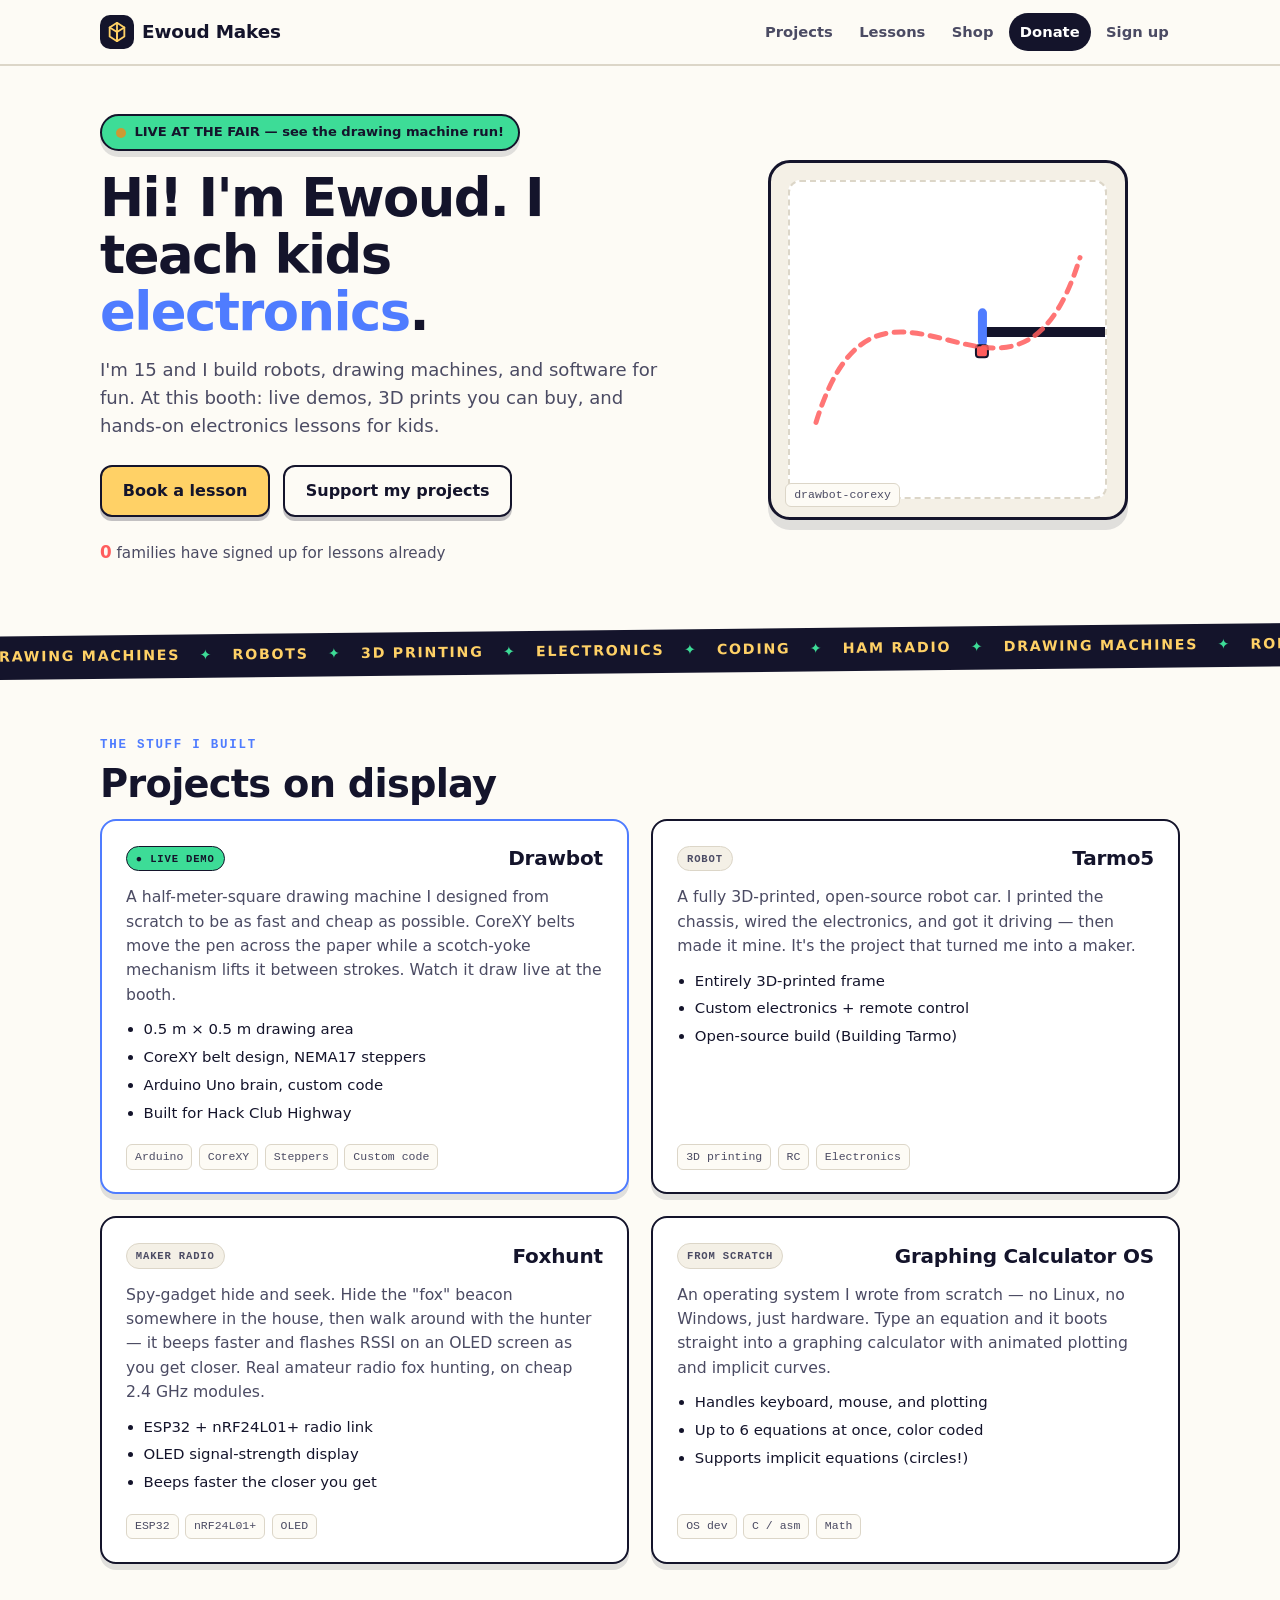
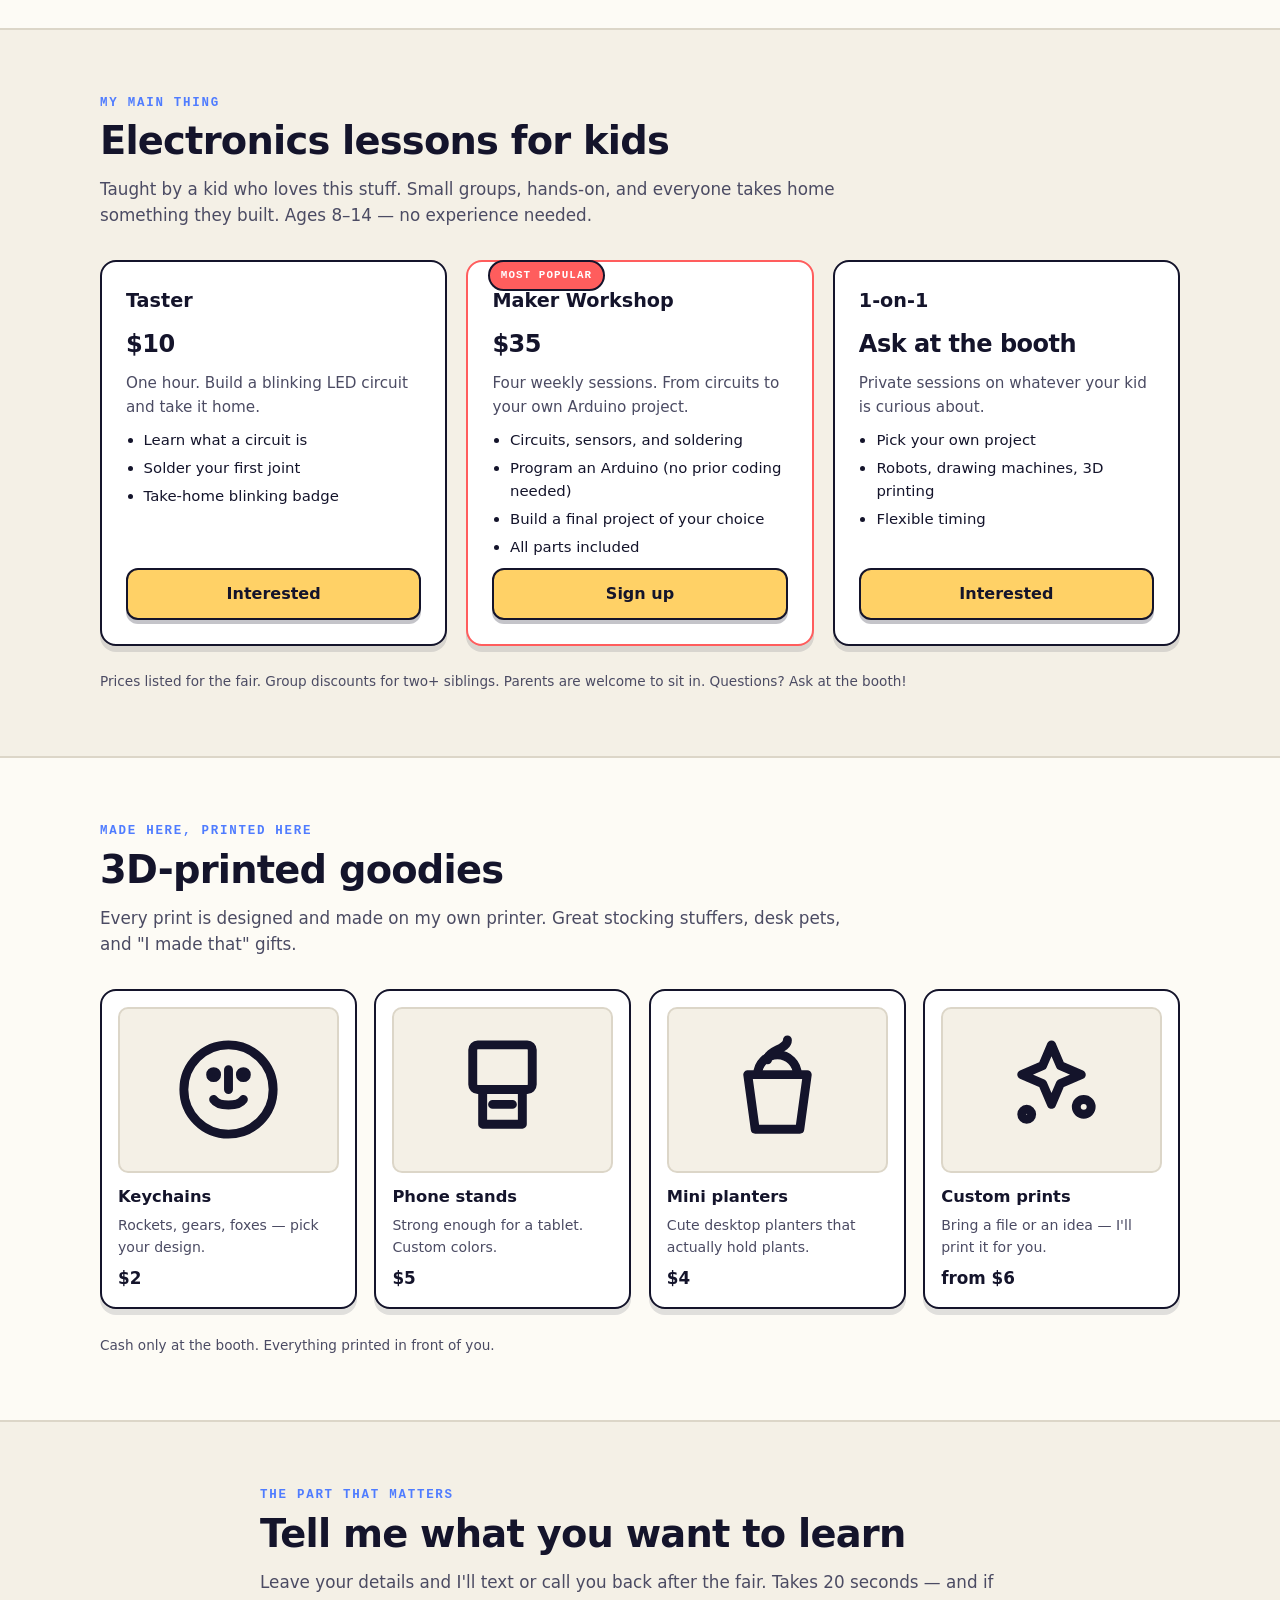
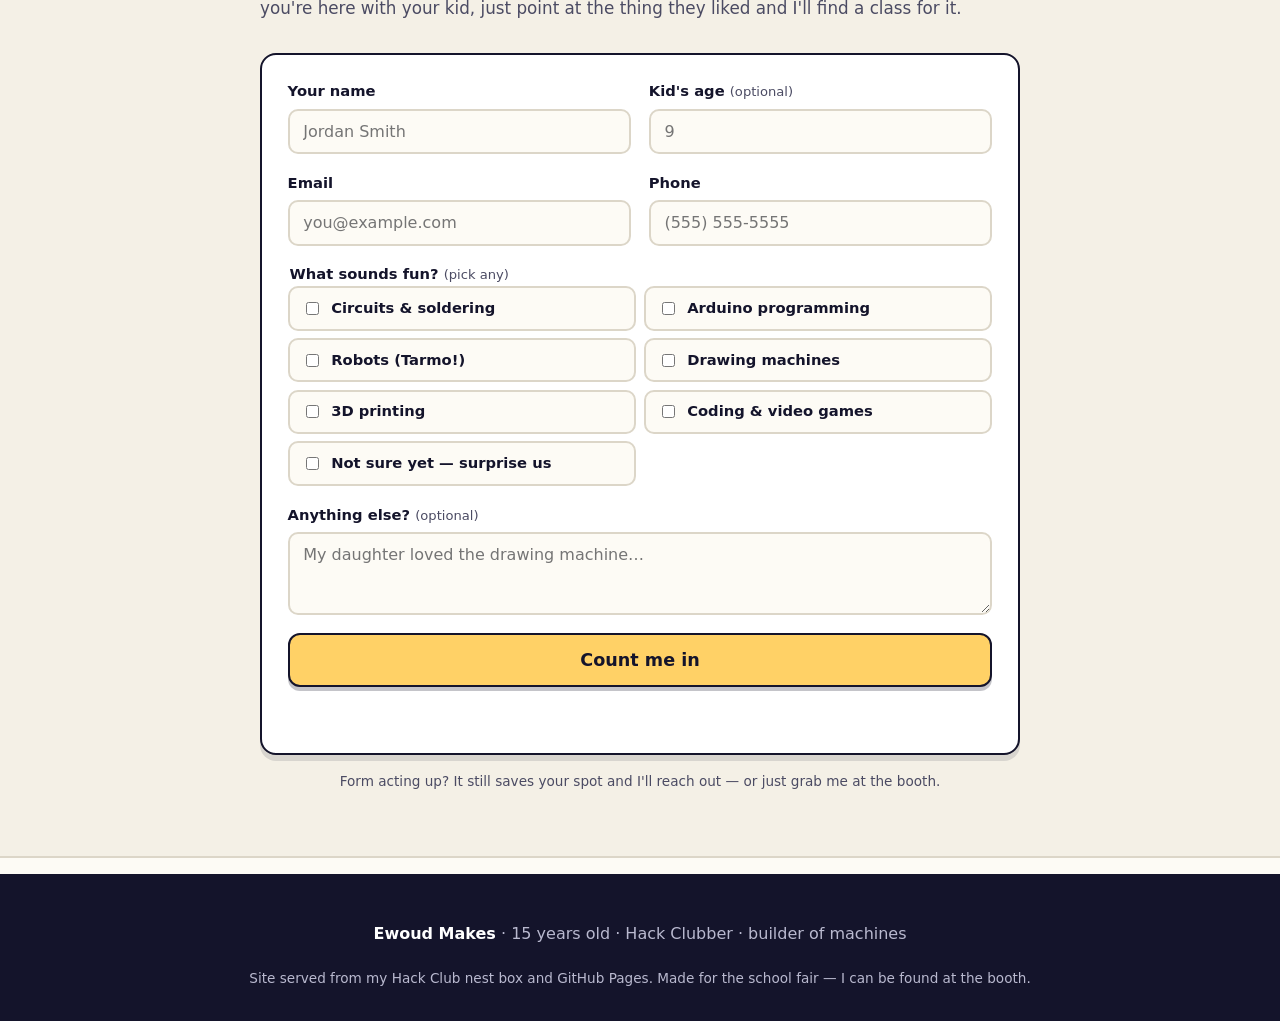
==== commit 1fdba721: "Move donations to /donations/ sub-page" ====
--- a/index.html
+++ b/index.html
@@ -22,7 +22,8 @@
       <a href="#projects">Projects</a>
       <a href="#lessons">Lessons</a>
       <a href="#shop">Shop</a>
-      <a href="#signup" class="nav-cta">Sign up</a>
+      <a href="donations/" class="nav-cta">Donate</a>
+      <a href="#signup">Sign up</a>
     </nav>
   </div>
 </header>
@@ -45,7 +46,7 @@
         </p>
         <div class="hero-actions">
           <a class="btn btn-primary" href="#signup">Book a lesson</a>
-          <a class="btn btn-ghost" href="#donate">Support my projects</a>
+          <a class="btn btn-ghost" href="donations/">Support my projects</a>
         </div>
         <p class="hero-signups" id="counter-line">
           <span id="counter" class="counter">0</span> families have signed up for lessons already
@@ -339,24 +340,6 @@
     </div>
   </section>
 
-  <!-- ============ DONATE ============ -->
-  <section class="section" id="donate">
-    <div class="container narrow donate-box">
-      <p class="kicker">Pay it forward</p>
-      <h2 class="section-title">Support my projects</h2>
-      <p class="section-sub">
-        Every project I make starts with parts: stepper motors, filament,
-        sensors, and the occasional fried chip. Donations go straight into
-        the next build — and the next lesson for someone else.
-      </p>
-      <a class="btn btn-donate" href="https://www.paypal.com/cgi-bin/webscr?cmd=_donations&business=ilse.vanhevel%40gmail.com&currency_code=USD&item_name=Support%20Ewoud%27s%20projects" target="_blank" rel="noopener">
-        <svg viewBox="0 0 24 24" width="20" height="20" fill="currentColor" aria-hidden="true"><path d="M7.5 21.5h3l.8-4h2.4c2.9 0 5-2 5.5-4.9.4-2.4-.7-4.5-3-4.9L14.9 7H6.5L4.5 21.5h3z"/></svg>
-        Donate with PayPal
-      </a>
-      <p class="fineprint">Payments go through my mom's PayPal (I'm 15). Thank you so much — every chip counts!</p>
-    </div>
-  </section>
-
 </main>
 
 <footer class="site-footer">
--- a/style.css
+++ b/style.css
@@ -472,6 +472,13 @@
 .donate-box .section-sub { margin-bottom: 1.2rem; }
 .donate-box .fineprint { max-width: 34em; }
 
+/* ---------- donations page ---------- */
+.donation-list { display: grid; grid-template-columns: 1fr; gap: 1.1rem; margin-bottom: 1.6rem; }
+@media (min-width: 640px) { .donation-list { grid-template-columns: repeat(2, 1fr); } }
+.donation-item { background: #fff; border: 2px solid var(--ink); border-radius: var(--radius); box-shadow: var(--shadow); padding: 1.2rem 1.3rem; }
+.donation-item h3 { margin: 0 0 0.3rem; font-size: 1.05rem; }
+.donation-item p { margin: 0; color: var(--ink-soft); font-size: 0.95rem; }
+
 /* ---------- footer ---------- */
 .site-footer { background: var(--ink); color: #b9b9cf; padding: 2rem 0; margin-top: 1rem; }
 .footer-inner { display: flex; flex-direction: column; gap: 0.3rem; text-align: center; }
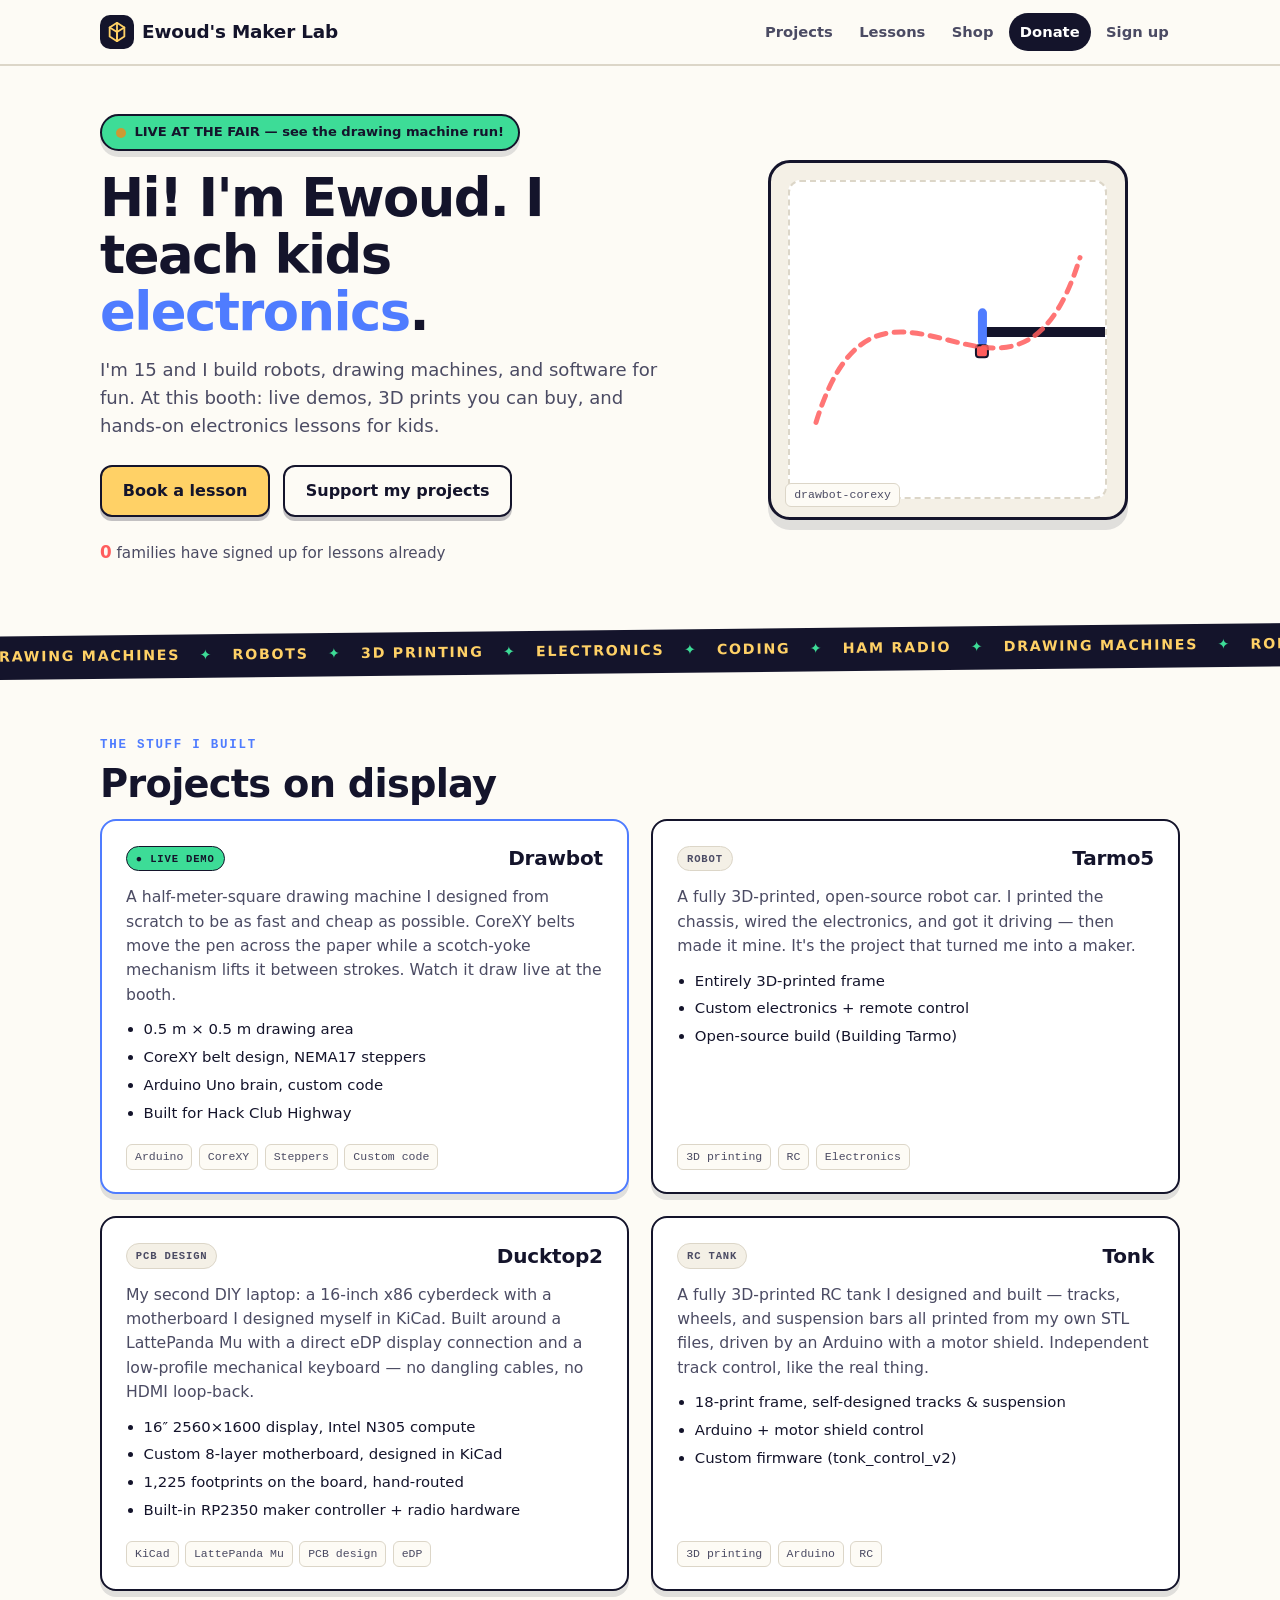
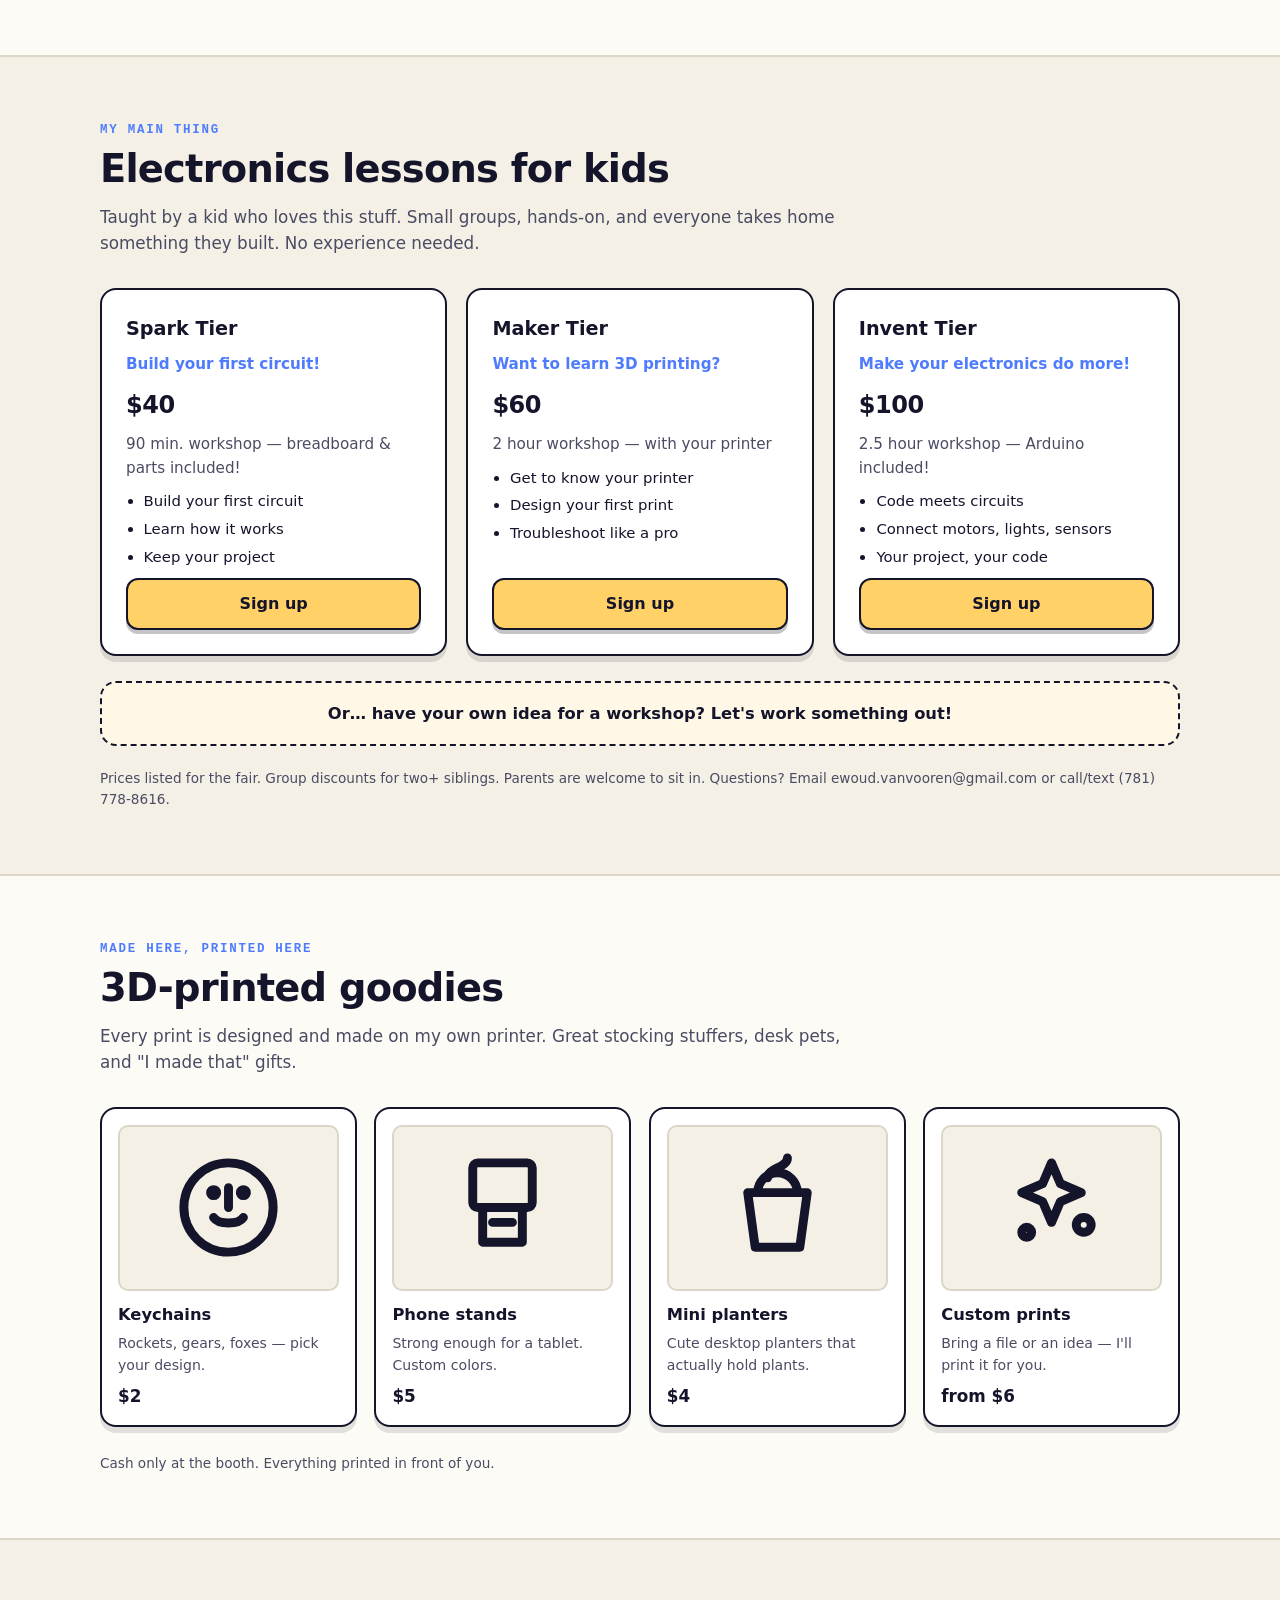
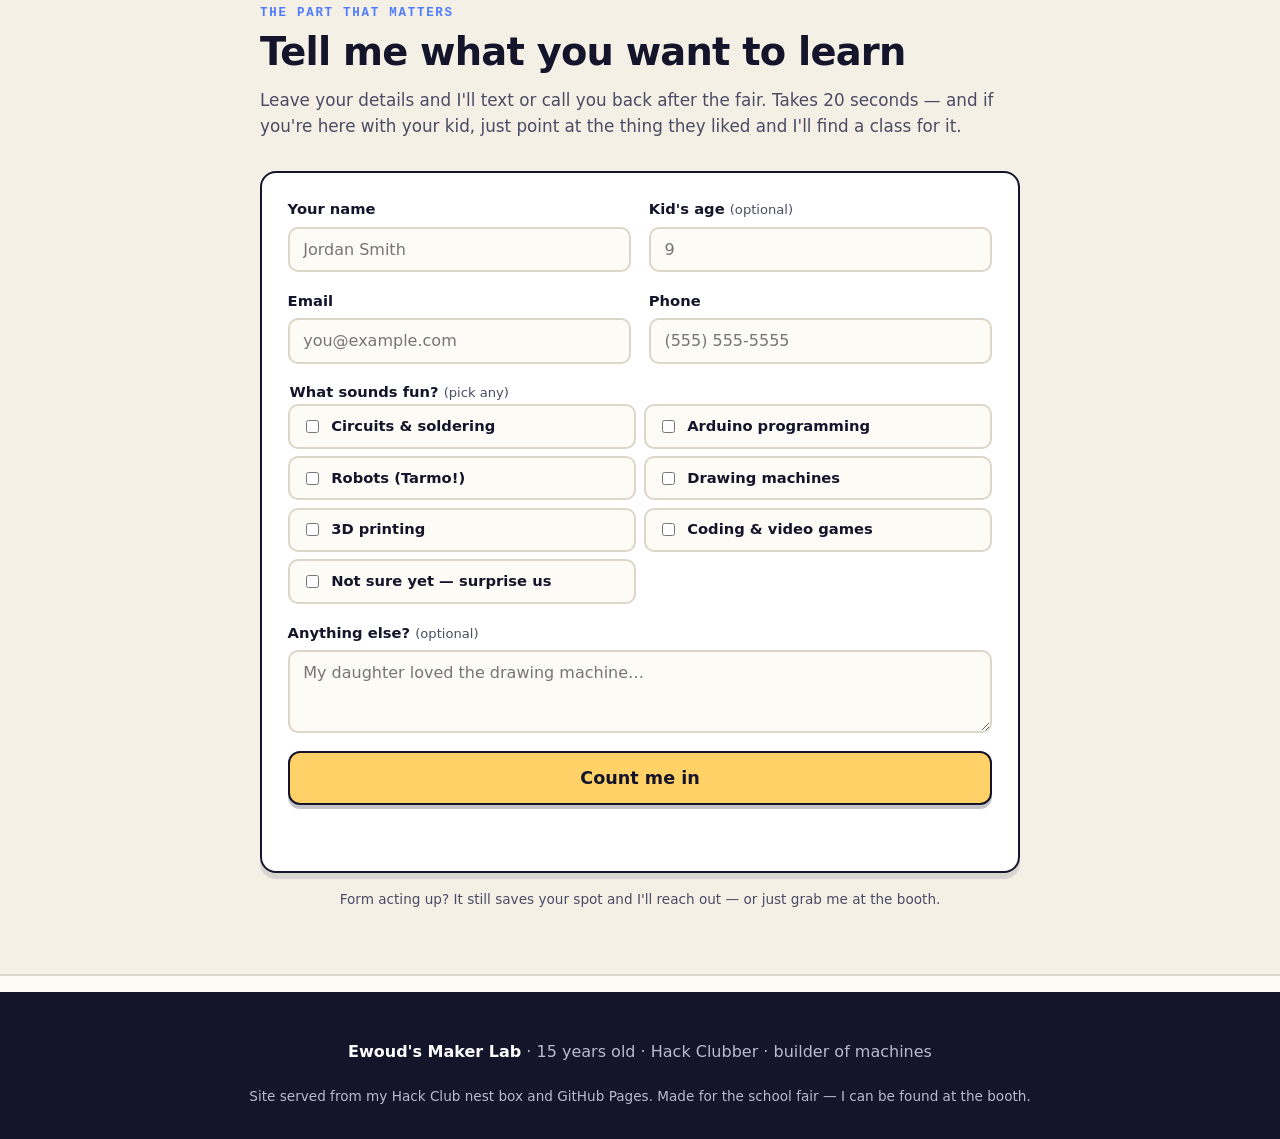
==== commit ddce7967: "Rebrand to Ewoud's Maker Lab; new lesson tiers; Ducktop2 + Tonk cards; contact info; mobile header; " ====
--- a/index.html
+++ b/index.html
@@ -3,7 +3,7 @@
 <head>
 <meta charset="UTF-8">
 <meta name="viewport" content="width=device-width, initial-scale=1.0">
-<title>Ewoud Makes — Electronics Lessons for Kids</title>
+<title>Ewoud's Maker Lab — Electronics Lessons for Kids</title>
 <meta name="description" content="Meet Ewoud, a 15-year-old maker. Live robot demos, drawing machines, 3D printing, and hands-on electronics lessons for kids.">
 <link rel="icon" href="data:image/svg+xml,<svg xmlns='http://www.w3.org/2000/svg' viewBox='0 0 100 100'><rect width='100' height='100' rx='20' fill='%2314142b'/><text x='50' y='72' font-size='62' text-anchor='middle' fill='%23ffd166' font-family='system-ui' font-weight='bold'>E</text></svg>">
 <link rel="stylesheet" href="style.css">
@@ -16,7 +16,7 @@
       <span class="logo-mark" aria-hidden="true">
         <svg viewBox="0 0 24 24" width="22" height="22" fill="none" stroke="currentColor" stroke-width="2" stroke-linecap="round" stroke-linejoin="round"><path d="M12 2 L20 7 V17 L12 22 L4 17 V7 Z"/><path d="M12 2 V22"/><path d="M4 7 L12 12 L20 7"/><path d="M12 12 L12 22"/></svg>
       </span>
-      Ewoud Makes
+      Ewoud's Maker Lab
     </a>
     <nav class="site-nav" aria-label="Main">
       <a href="#projects">Projects</a>
@@ -130,44 +130,46 @@
 
         <article class="card">
           <div class="card-top">
-            <span class="chip">MAKER RADIO</span>
-            <h3>Foxhunt</h3>
+            <span class="chip">PCB DESIGN</span>
+            <h3>Ducktop2</h3>
           </div>
           <p>
-            Spy-gadget hide and seek. Hide the "fox" beacon somewhere in the
-            house, then walk around with the hunter — it beeps faster and
-            flashes RSSI on an OLED screen as you get closer. Real amateur
-            radio fox hunting, on cheap 2.4&nbsp;GHz modules.
+            My second DIY laptop: a 16-inch x86 cyberdeck with a motherboard I
+            designed myself in KiCad. Built around a LattePanda Mu with a
+            direct eDP display connection and a low-profile mechanical
+            keyboard — no dangling cables, no HDMI loop-back.
           </p>
           <ul class="facts">
-            <li>ESP32 + nRF24L01+ radio link</li>
-            <li>OLED signal-strength display</li>
-            <li>Beeps faster the closer you get</li>
+            <li>16″ 2560×1600 display, Intel N305 compute</li>
+            <li>Custom 8-layer motherboard, designed in KiCad</li>
+            <li>1,225 footprints on the board, hand-routed</li>
+            <li>Built-in RP2350 maker controller + radio hardware</li>
           </ul>
           <div class="tech">
-            <span class="tag">ESP32</span><span class="tag">nRF24L01+</span>
-            <span class="tag">OLED</span>
+            <span class="tag">KiCad</span><span class="tag">LattePanda Mu</span>
+            <span class="tag">PCB design</span><span class="tag">eDP</span>
           </div>
         </article>
 
         <article class="card">
           <div class="card-top">
-            <span class="chip">FROM SCRATCH</span>
-            <h3>Graphing Calculator OS</h3>
+            <span class="chip">RC TANK</span>
+            <h3>Tonk</h3>
           </div>
           <p>
-            An operating system I wrote from scratch — no Linux, no Windows,
-            just hardware. Type an equation and it boots straight into a
-            graphing calculator with animated plotting and implicit curves.
+            A fully 3D-printed RC tank I designed and built — tracks, wheels,
+            and suspension bars all printed from my own STL files, driven by an
+            Arduino with a motor shield. Independent track control, like the
+            real thing.
           </p>
           <ul class="facts">
-            <li>Handles keyboard, mouse, and plotting</li>
-            <li>Up to 6 equations at once, color coded</li>
-            <li>Supports implicit equations (circles!)</li>
+            <li>18-print frame, self-designed tracks &amp; suspension</li>
+            <li>Arduino + motor shield control</li>
+            <li>Custom firmware (tonk_control_v2)</li>
           </ul>
           <div class="tech">
-            <span class="tag">OS dev</span><span class="tag">C / asm</span>
-            <span class="tag">Math</span>
+            <span class="tag">3D printing</span><span class="tag">Arduino</span>
+            <span class="tag">RC</span>
           </div>
         </article>
 
@@ -182,53 +184,56 @@
       <h2 class="section-title">Electronics lessons for kids</h2>
       <p class="section-sub">
         Taught by a kid who loves this stuff. Small groups, hands-on, and
-        everyone takes home something they built. Ages 8–14 — no experience
-        needed.
+        everyone takes home something they built. No experience needed.
       </p>
 
       <div class="plans">
         <article class="plan">
-          <h3>Taster</h3>
-          <p class="plan-price">$10</p>
-          <p class="plan-desc">One hour. Build a blinking LED circuit and take it home.</p>
+          <h3>Spark Tier</h3>
+          <p class="plan-tag">Build your first circuit!</p>
+          <p class="plan-price">$40</p>
+          <p class="plan-desc">90 min. workshop — breadboard &amp; parts included!</p>
           <ul>
-            <li>Learn what a circuit is</li>
-            <li>Solder your first joint</li>
-            <li>Take-home blinking badge</li>
-          </ul>
-          <a class="btn btn-primary" href="#signup">Interested</a>
-        </article>
-
-        <article class="plan plan-pop">
-          <p class="plan-badge">MOST POPULAR</p>
-          <h3>Maker Workshop</h3>
-          <p class="plan-price">$35</p>
-          <p class="plan-desc">Four weekly sessions. From circuits to your own Arduino project.</p>
+            <li>Build your first circuit</li>
+            <li>Learn how it works</li>
+            <li>Keep your project</li>
+          </ul>
+          <a class="btn btn-primary" href="#signup">Sign up</a>
+        </article>
+
+        <article class="plan">
+          <h3>Maker Tier</h3>
+          <p class="plan-tag">Want to learn 3D printing?</p>
+          <p class="plan-price">$60</p>
+          <p class="plan-desc">2 hour workshop — with your printer</p>
           <ul>
-            <li>Circuits, sensors, and soldering</li>
-            <li>Program an Arduino (no prior coding needed)</li>
-            <li>Build a final project of your choice</li>
-            <li>All parts included</li>
+            <li>Get to know your printer</li>
+            <li>Design your first print</li>
+            <li>Troubleshoot like a pro</li>
           </ul>
           <a class="btn btn-primary" href="#signup">Sign up</a>
         </article>
 
         <article class="plan">
-          <h3>1-on-1</h3>
-          <p class="plan-price">Ask at the booth</p>
-          <p class="plan-desc">Private sessions on whatever your kid is curious about.</p>
+          <h3>Invent Tier</h3>
+          <p class="plan-tag">Make your electronics do more!</p>
+          <p class="plan-price">$100</p>
+          <p class="plan-desc">2.5 hour workshop — Arduino included!</p>
           <ul>
-            <li>Pick your own project</li>
-            <li>Robots, drawing machines, 3D printing</li>
-            <li>Flexible timing</li>
-          </ul>
-          <a class="btn btn-primary" href="#signup">Interested</a>
-        </article>
-      </div>
+            <li>Code meets circuits</li>
+            <li>Connect motors, lights, sensors</li>
+            <li>Your project, your code</li>
+          </ul>
+          <a class="btn btn-primary" href="#signup">Sign up</a>
+        </article>
+      </div>
+
+      <p class="custom-idea">Or… have your own idea for a workshop? Let's work something out!</p>
 
       <p class="fineprint">
         Prices listed for the fair. Group discounts for two+ siblings.
-        Parents are welcome to sit in. Questions? Ask at the booth!
+        Parents are welcome to sit in. Questions? Email ewoud.vanvooren@gmail.com
+        or call/text (781) 778-8616.
       </p>
     </div>
   </section>
@@ -344,7 +349,7 @@
 
 <footer class="site-footer">
   <div class="container footer-inner">
-    <p><strong>Ewoud Makes</strong> · 15 years old · Hack Clubber · builder of machines</p>
+    <p><strong>Ewoud's Maker Lab</strong> · 15 years old · Hack Clubber · builder of machines</p>
     <p class="footer-note">Site served from my Hack Club nest box and GitHub Pages. Made for the school fair — I can be found at the booth.</p>
   </div>
 </footer>
--- a/style.css
+++ b/style.css
@@ -1,4 +1,4 @@
-/* Ewoud Makes — school fair site
+/* Ewoud's Maker Lab — school fair site
    No external fonts, no CDN: everything is self-hosted and offline-safe. */
 
 :root {
@@ -85,6 +85,20 @@
 }
 .site-nav .nav-cta:hover { background: var(--blue); color: #fff; }
 
+/* phones: keep only the two action buttons in the header */
+@media (max-width: 700px) {
+  .logo { font-size: 1rem; gap: 0.4rem; }
+  .logo-mark { width: 30px; height: 30px; }
+  .site-nav { gap: 0.15rem; }
+  .site-nav a:not(.nav-cta):not([href="#signup"]) { display: none; }
+  .site-nav a { padding: 0.4rem 0.6rem; font-size: 0.85rem; }
+}
+@media (max-width: 560px) {
+  .logo { font-size: 0.95rem; gap: 0.35rem; }
+  .logo-mark { width: 28px; height: 28px; }
+  .site-nav a { padding: 0.35rem 0.55rem; font-size: 0.82rem; }
+}
+
 /* ---------- hero ---------- */
 .hero { padding: 3rem 0 3.5rem; }
 .hero-grid {
@@ -342,11 +356,22 @@
   border: 2px solid var(--ink);
 }
 .plan h3 { margin: 0; font-size: 1.2rem; }
+.plan-tag { margin: 0; font-weight: 750; color: var(--blue); font-size: 0.95rem; }
 .plan-price { font-size: 1.5rem; font-weight: 800; margin: 0; letter-spacing: -0.02em; }
 .plan-desc { margin: 0; color: var(--ink-soft); font-size: 0.95rem; }
 .plan ul { margin: 0; padding-left: 1.1rem; display: grid; gap: 0.3rem; }
 .plan li { font-size: 0.93rem; }
 .plan .btn { margin-top: auto; text-align: center; }
+.custom-idea {
+  margin: 0 0 1.4rem;
+  padding: 1.1rem 1.3rem;
+  border: 2px dashed var(--ink);
+  border-radius: var(--radius);
+  background: #fff8e6;
+  font-weight: 750;
+  text-align: center;
+  font-size: 1.02rem;
+}
 
 /* ---------- buttons ---------- */
 .btn {
@@ -473,6 +498,69 @@
 .donate-box .fineprint { max-width: 34em; }
 
 /* ---------- donations page ---------- */
+.checkout {
+  width: 100%;
+  background: #fff;
+  border: 2px solid var(--ink);
+  border-radius: var(--radius);
+  box-shadow: var(--shadow);
+  padding: 1.3rem;
+  display: grid;
+  gap: 0.9rem;
+  margin: 0.4rem 0 0.9rem;
+  text-align: left;
+}
+.checkout-label {
+  font-family: var(--mono);
+  font-size: 0.72rem;
+  font-weight: 700;
+  letter-spacing: 0.12em;
+  text-transform: uppercase;
+  color: var(--ink-soft);
+  margin: 0.2rem 0 0;
+}
+.card-fields { display: grid; gap: 0.9rem; }
+.card-row { display: grid; grid-template-columns: 1fr 1fr; gap: 0.9rem; }
+.checkout-demo { justify-self: center; margin-top: 0.2rem; }
+.amounts { display: grid; grid-template-columns: repeat(2, 1fr); gap: 0.7rem; width: 100%; }
+@media (min-width: 480px) { .amounts { grid-template-columns: repeat(4, 1fr); } }
+.amount {
+  font-family: var(--font);
+  font-size: 1.05rem;
+  font-weight: 800;
+  padding: 0.75rem 0.5rem;
+  border: 2px solid var(--ink);
+  border-radius: 12px;
+  background: #fff;
+  color: var(--ink);
+  cursor: pointer;
+  box-shadow: 0 3px 0 rgba(20, 20, 43, 0.2);
+  transition: transform 0.08s ease, box-shadow 0.08s ease;
+}
+.amount:hover { transform: translateY(-1px); }
+.amount:active { transform: translateY(1px); box-shadow: 0 1px 0 rgba(20, 20, 43, 0.2); }
+.amount.selected { background: var(--ink); color: #fff; }
+.amount-custom {
+  display: flex;
+  align-items: center;
+  gap: 0.35rem;
+  padding: 0.5rem 0.7rem;
+  cursor: text;
+}
+.amount-custom .dollar { font-weight: 800; font-size: 1.05rem; }
+.amount-custom input {
+  width: 100%;
+  min-width: 0;
+  border: 0;
+  background: transparent;
+  font-family: var(--font);
+  font-size: 1.05rem;
+  font-weight: 750;
+  color: var(--ink);
+  outline: none;
+}
+.amount-custom input::placeholder { color: var(--ink-soft); }
+.btn-donate-big { width: 100%; justify-content: center; }
 .donation-list { display: grid; grid-template-columns: 1fr; gap: 1.1rem; margin-bottom: 1.6rem; }
 @media (min-width: 640px) { .donation-list { grid-template-columns: repeat(2, 1fr); } }
 .donation-item { background: #fff; border: 2px solid var(--ink); border-radius: var(--radius); box-shadow: var(--shadow); padding: 1.2rem 1.3rem; }
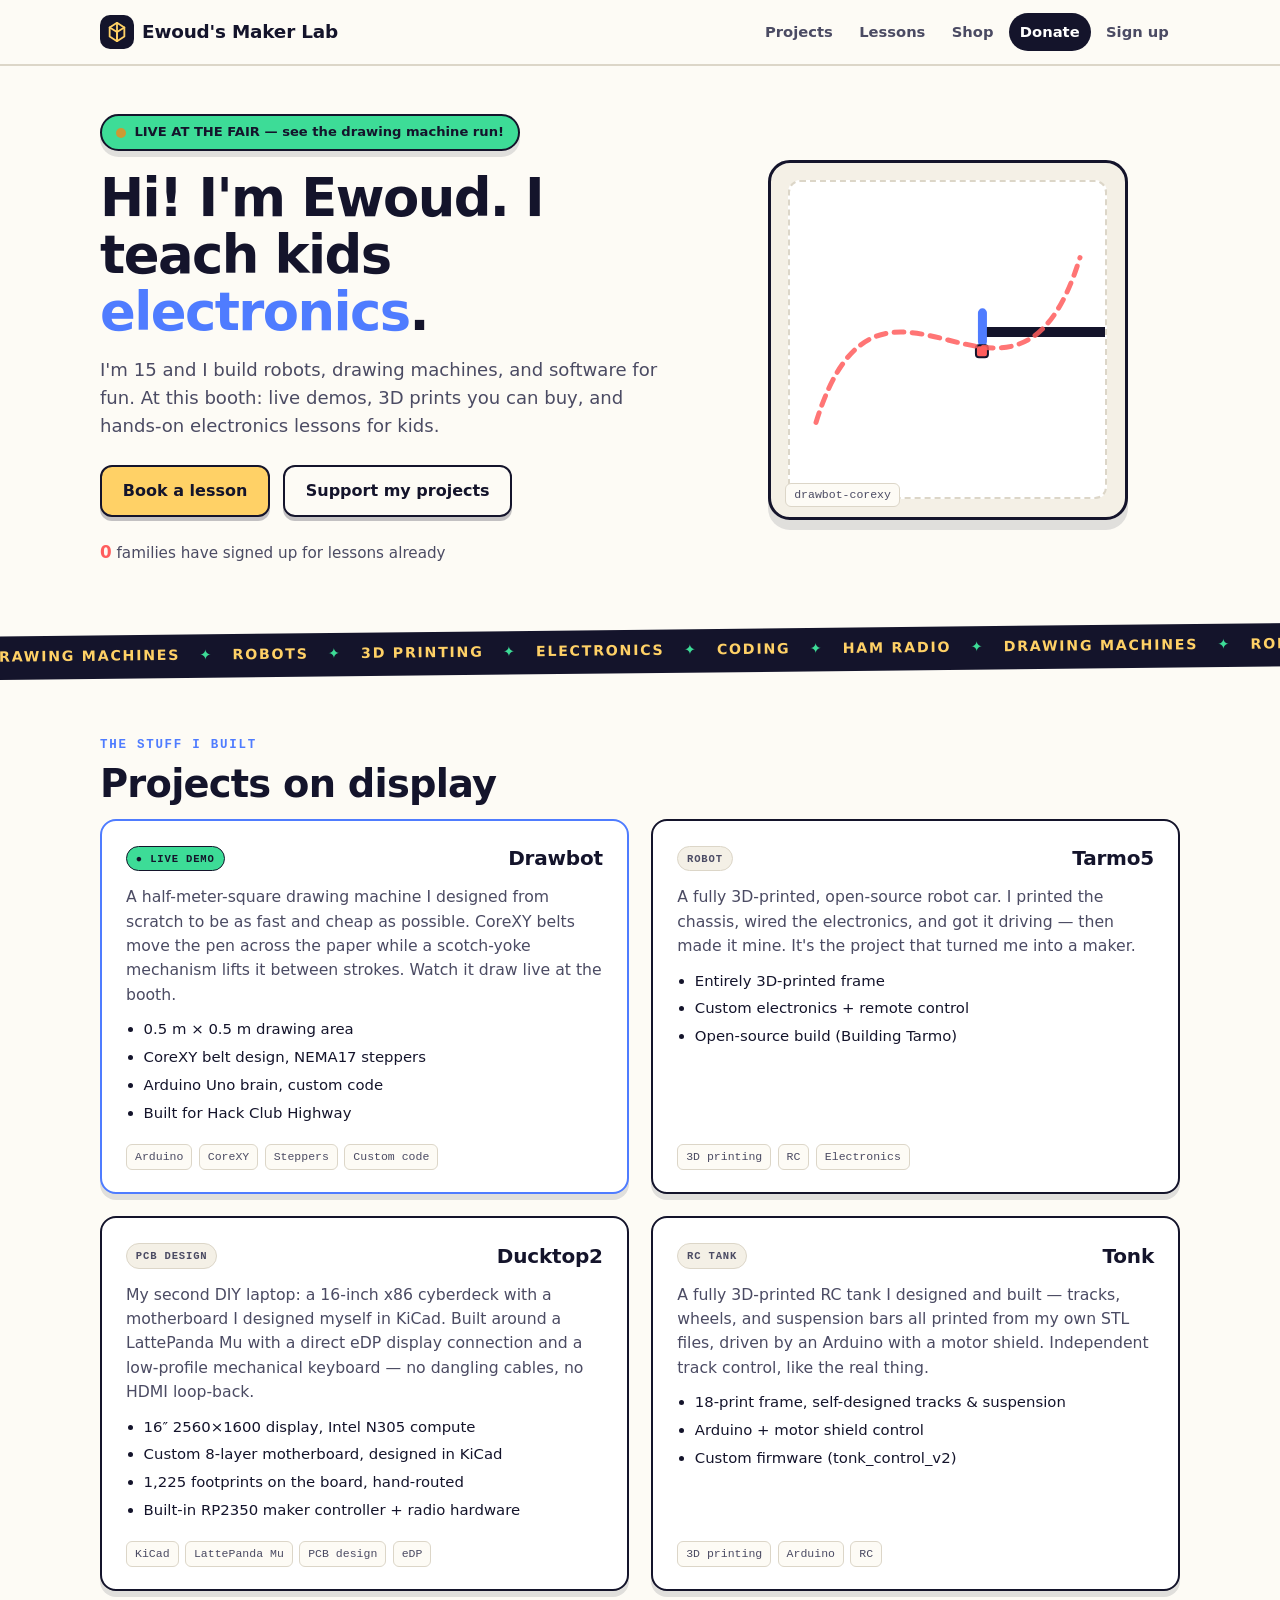
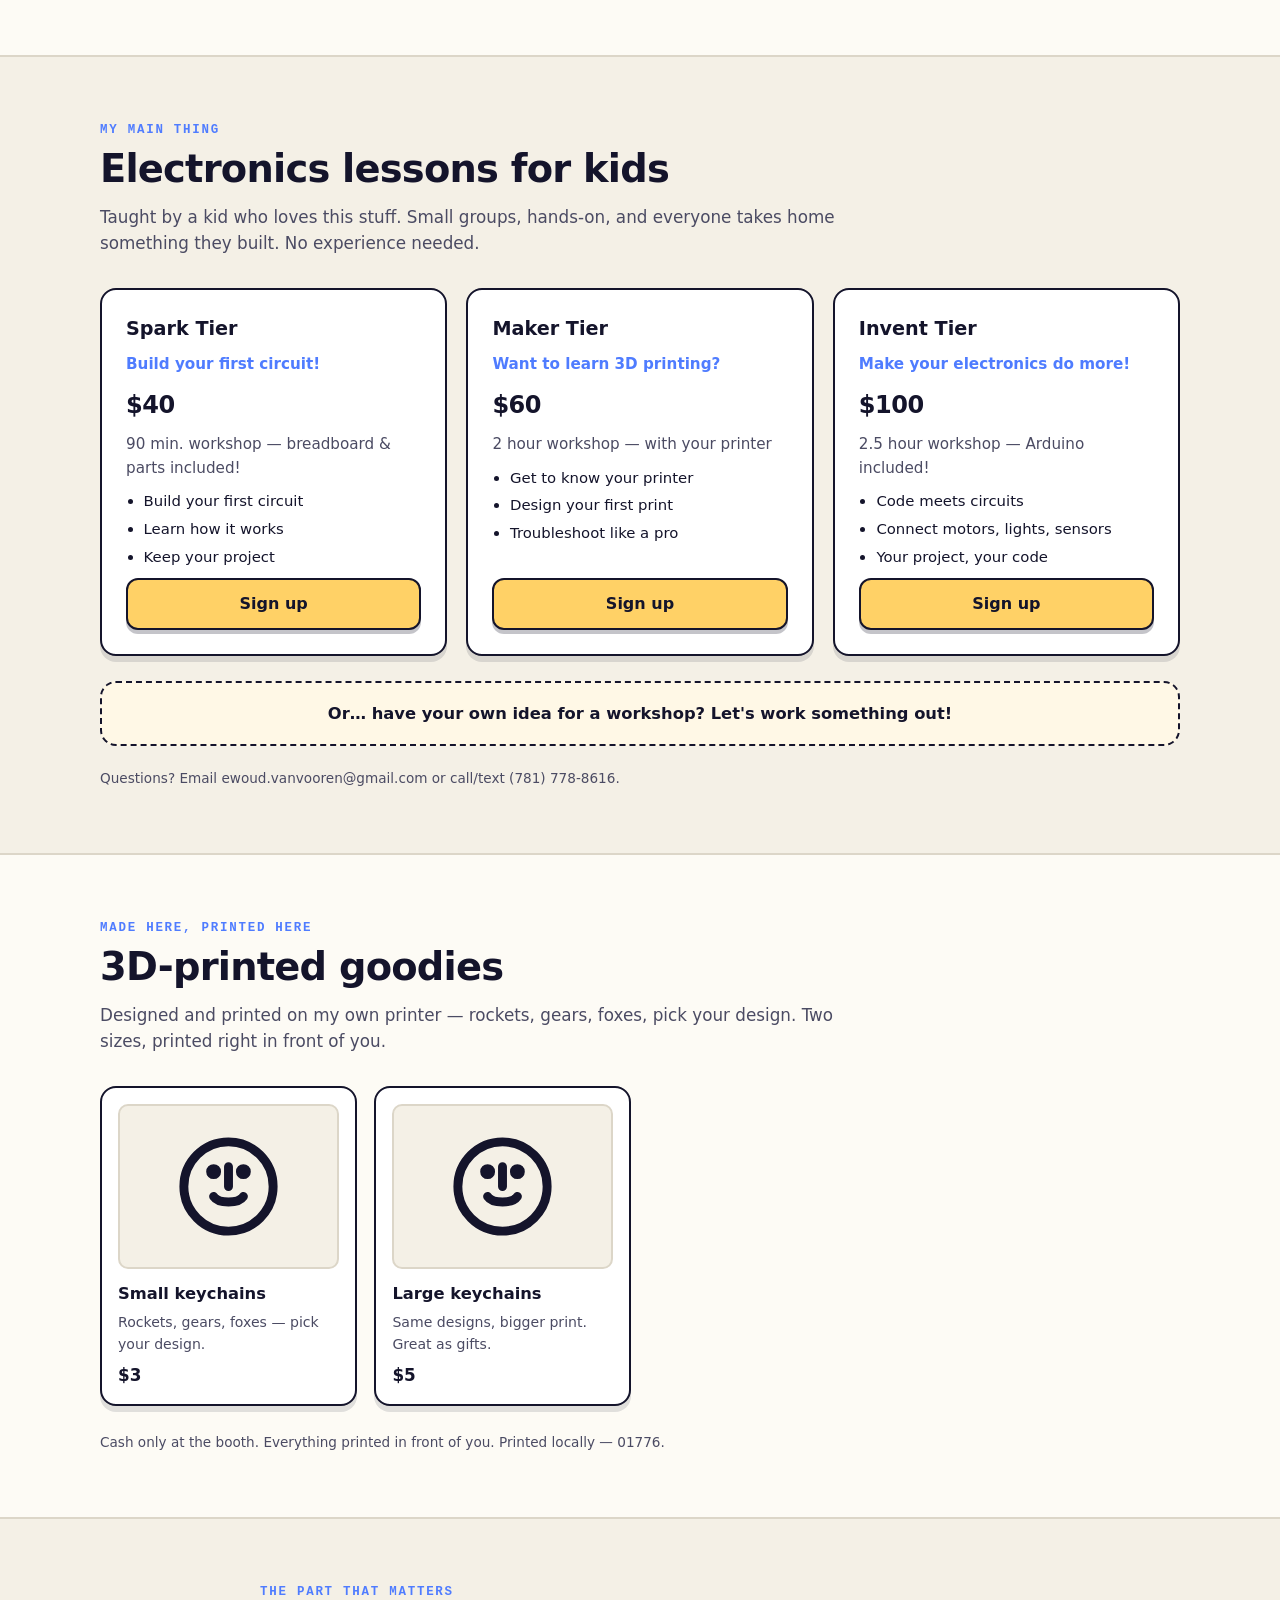
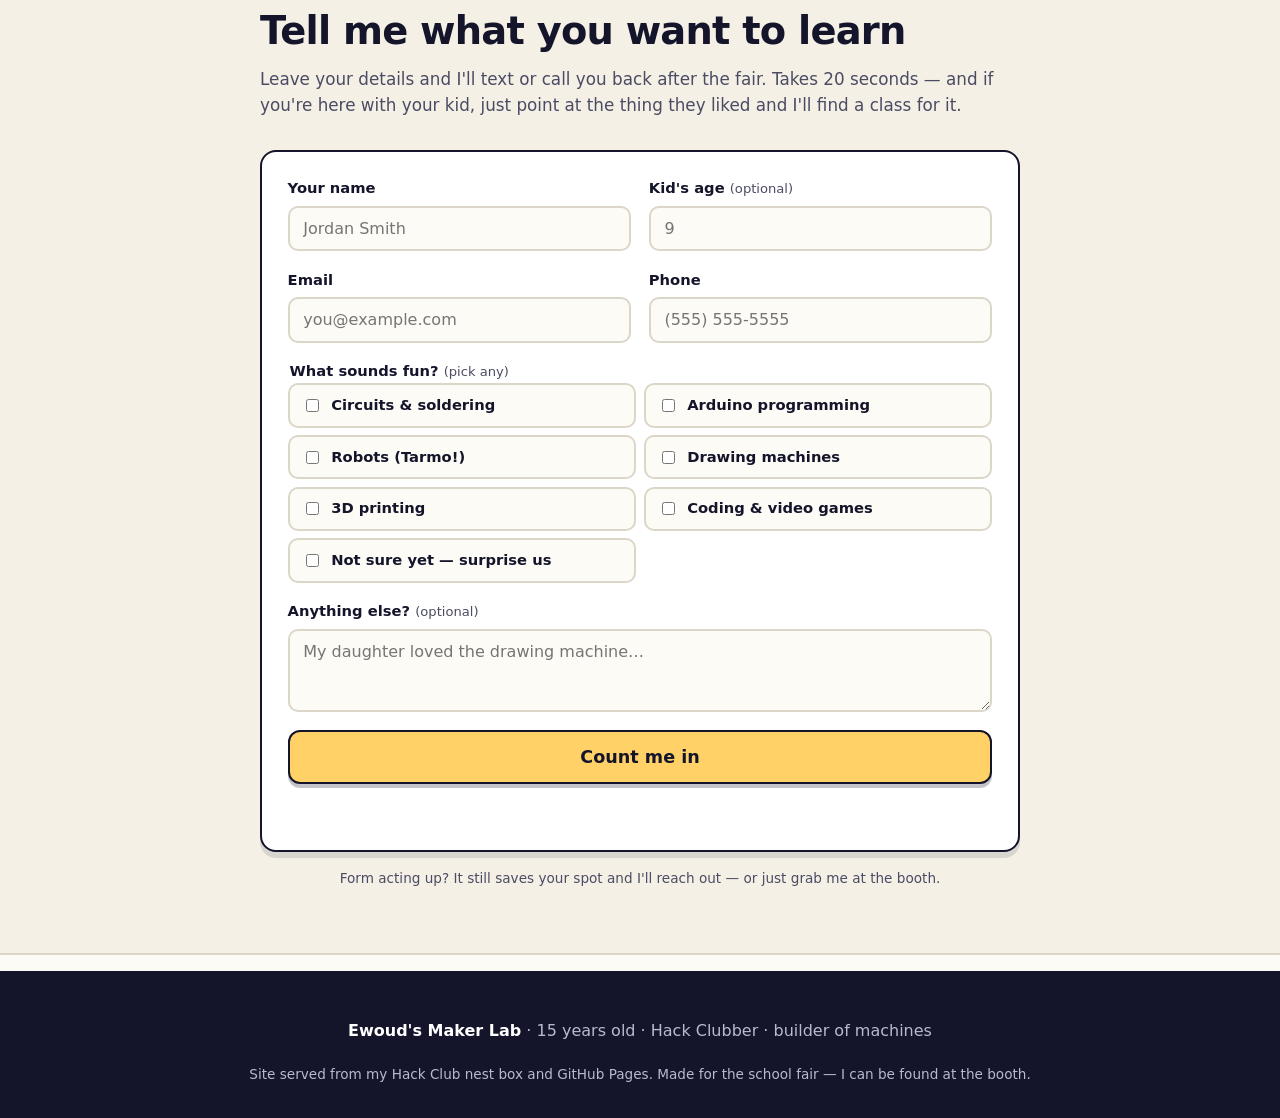
==== commit 5b8cdb49: "Shop: keychains only ( small /  large); trim lessons fineprint" ====
--- a/index.html
+++ b/index.html
@@ -231,9 +231,7 @@
       <p class="custom-idea">Or… have your own idea for a workshop? Let's work something out!</p>
 
       <p class="fineprint">
-        Prices listed for the fair. Group discounts for two+ siblings.
-        Parents are welcome to sit in. Questions? Email ewoud.vanvooren@gmail.com
-        or call/text (781) 778-8616.
+        Questions? Email ewoud.vanvooren@gmail.com or call/text (781) 778-8616.
       </p>
     </div>
   </section>
@@ -244,38 +242,26 @@
       <p class="kicker">Made here, printed here</p>
       <h2 class="section-title">3D-printed goodies</h2>
       <p class="section-sub">
-        Every print is designed and made on my own printer. Great stocking
-        stuffers, desk pets, and "I made that" gifts.
+        Designed and printed on my own printer — rockets, gears, foxes, pick
+        your design. Two sizes, printed right in front of you.
       </p>
 
       <div class="shop-grid">
         <div class="shop-item">
           <div class="shop-art art-print" aria-hidden="true"></div>
-          <h3>Keychains</h3>
+          <h3>Small keychains</h3>
           <p>Rockets, gears, foxes — pick your design.</p>
-          <p class="shop-price">$2</p>
+          <p class="shop-price">$3</p>
         </div>
         <div class="shop-item">
-          <div class="shop-art art-stand" aria-hidden="true"></div>
-          <h3>Phone stands</h3>
-          <p>Strong enough for a tablet. Custom colors.</p>
+          <div class="shop-art art-print" aria-hidden="true"></div>
+          <h3>Large keychains</h3>
+          <p>Same designs, bigger print. Great as gifts.</p>
           <p class="shop-price">$5</p>
         </div>
-        <div class="shop-item">
-          <div class="shop-art art-planter" aria-hidden="true"></div>
-          <h3>Mini planters</h3>
-          <p>Cute desktop planters that actually hold plants.</p>
-          <p class="shop-price">$4</p>
-        </div>
-        <div class="shop-item">
-          <div class="shop-art art-custom" aria-hidden="true"></div>
-          <h3>Custom prints</h3>
-          <p>Bring a file or an idea — I'll print it for you.</p>
-          <p class="shop-price">from $6</p>
-        </div>
-      </div>
-
-      <p class="fineprint">Cash only at the booth. Everything printed in front of you.</p>
+      </div>
+
+      <p class="fineprint">Cash only at the booth. Everything printed in front of you. Printed locally — 01776.</p>
     </div>
   </section>
 
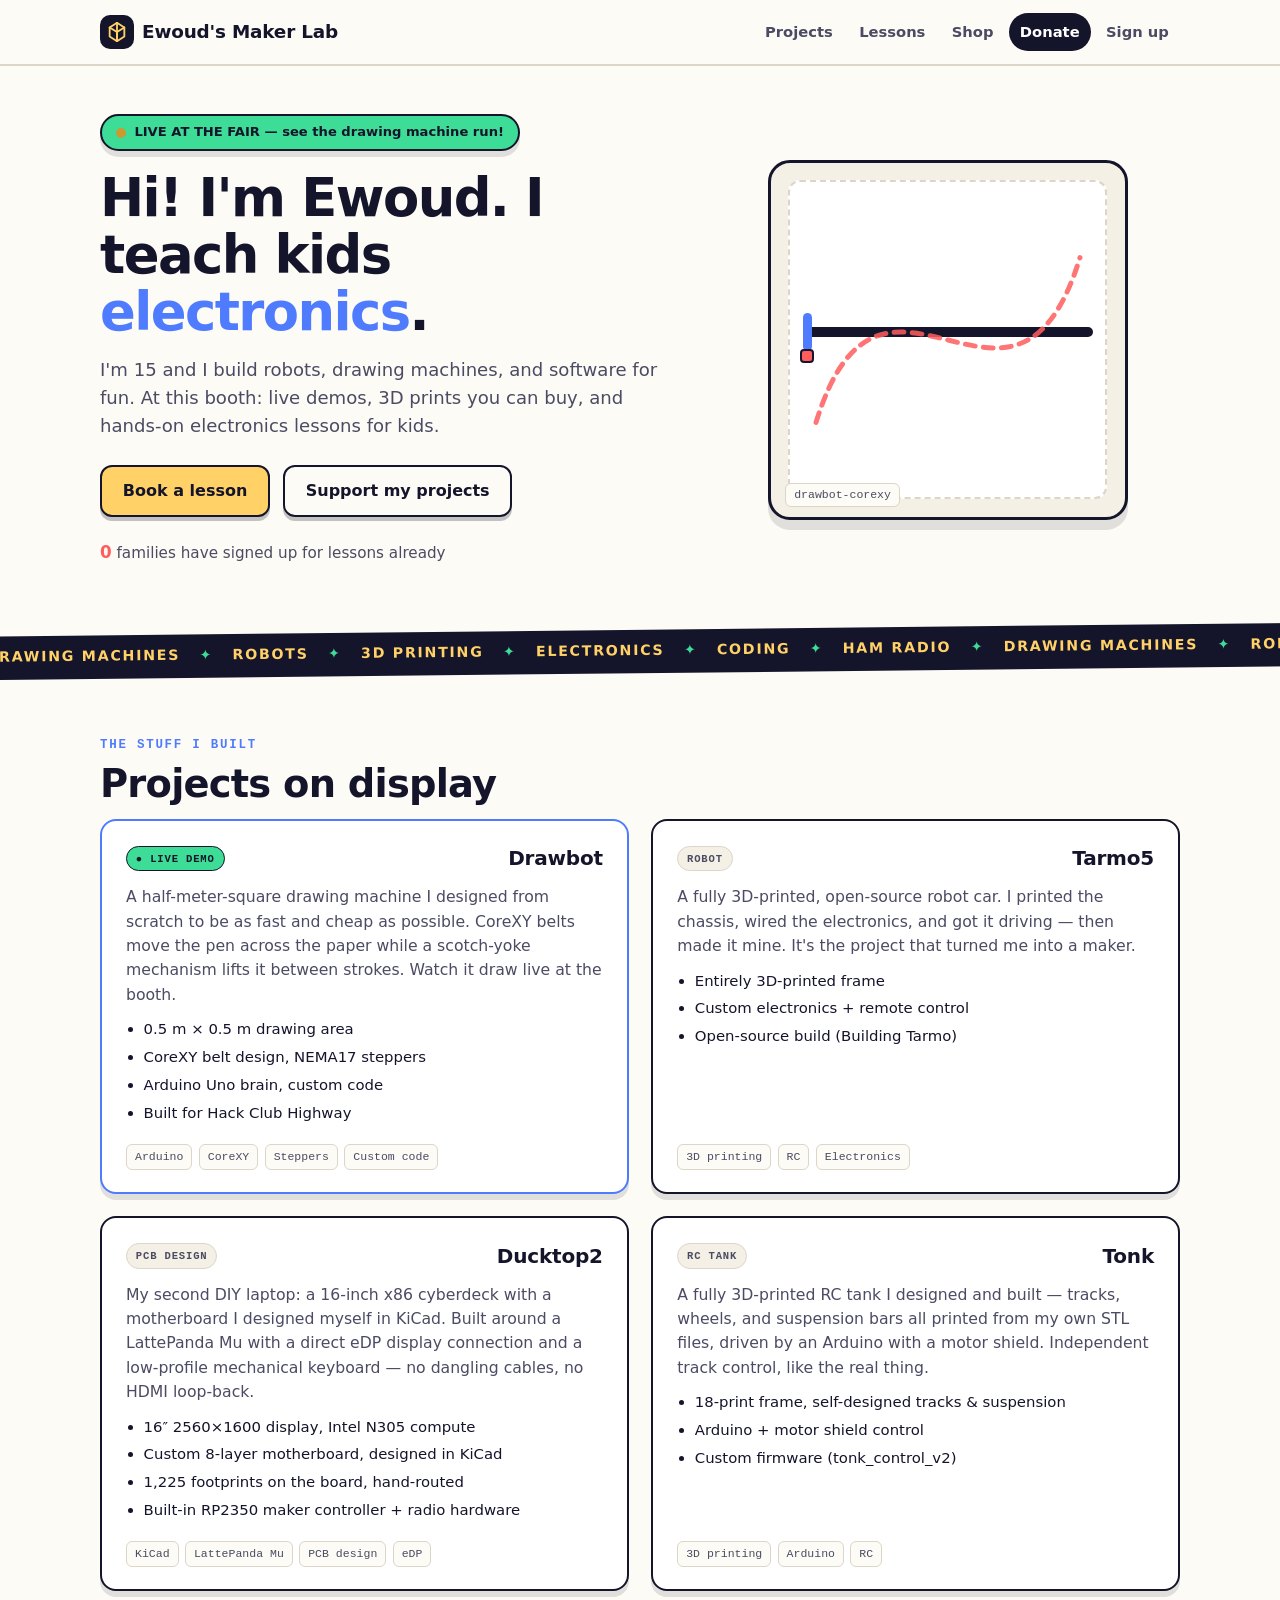
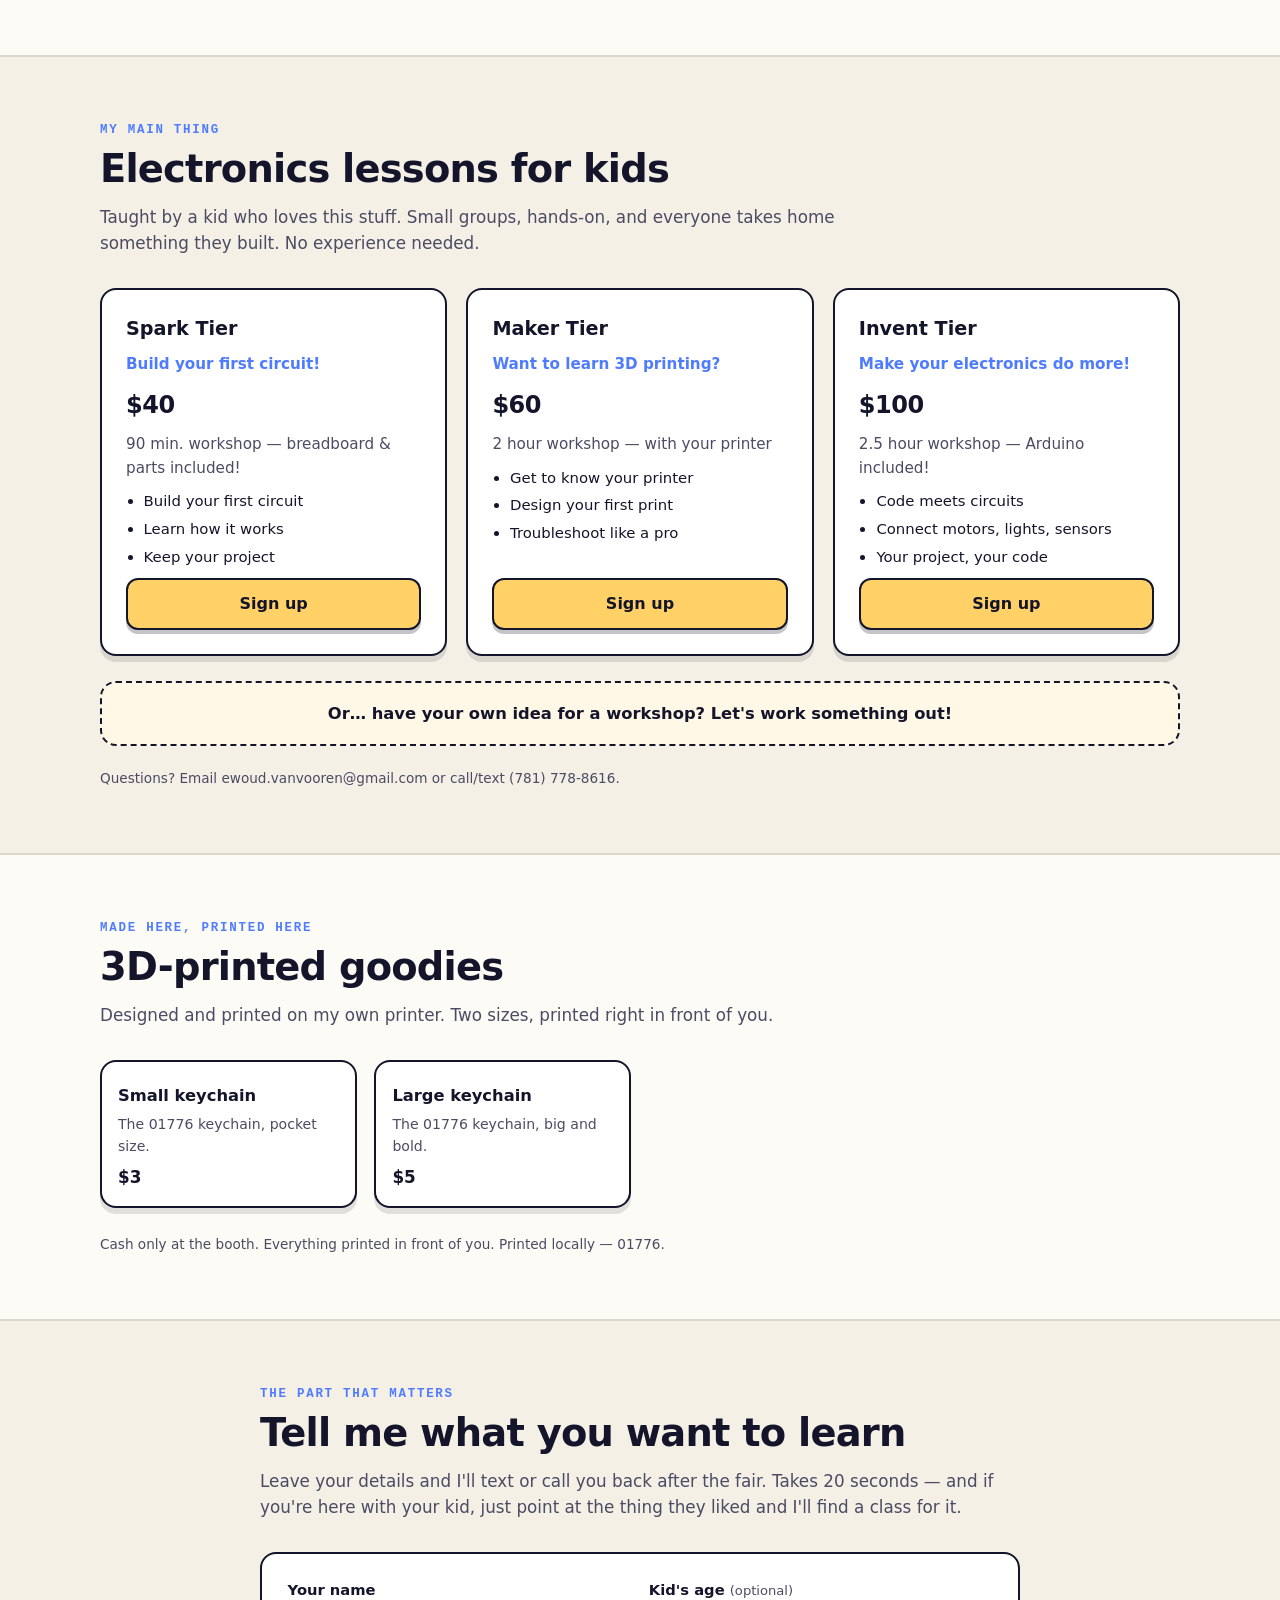
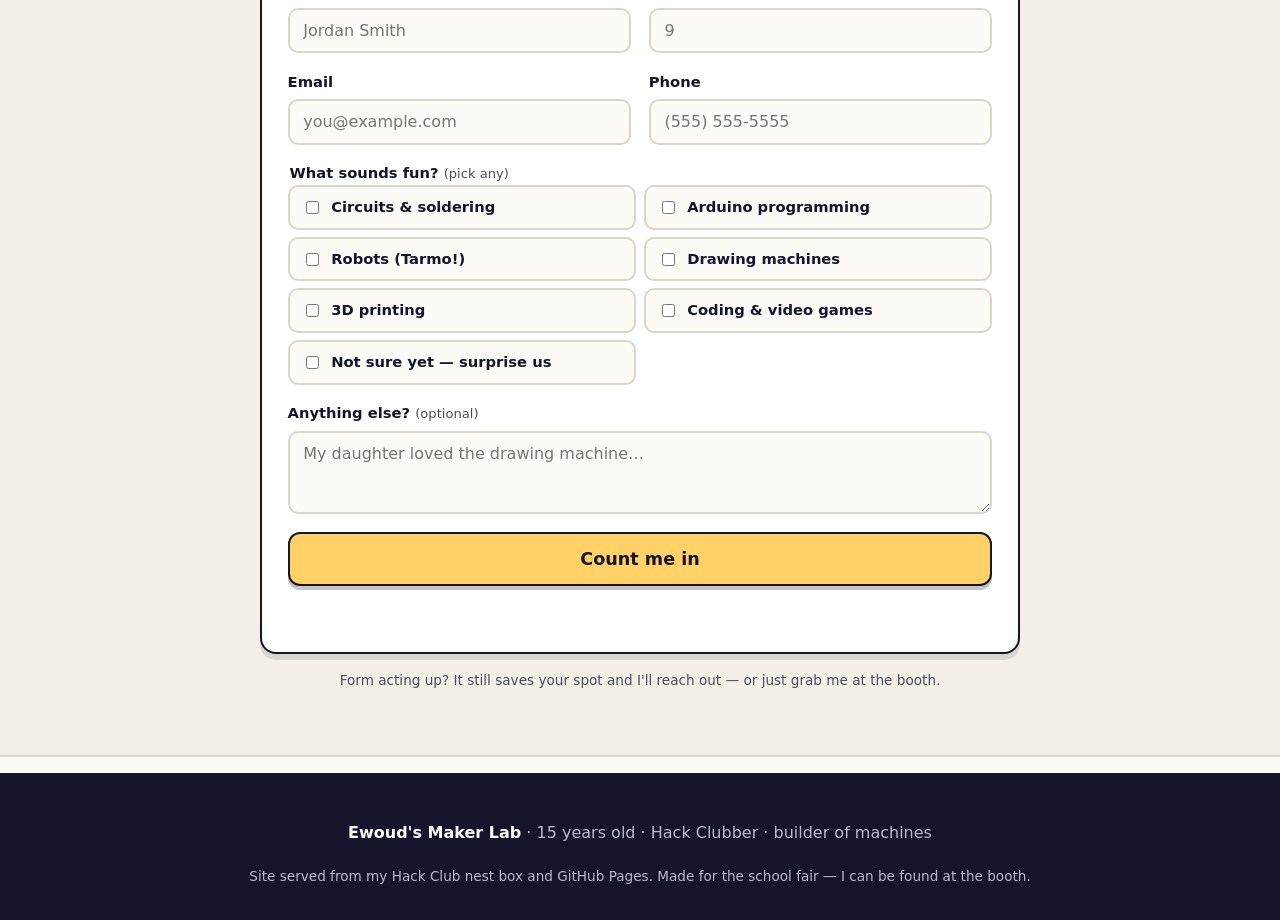
==== commit 69b98954: "Remove drawbot animation + shop art; 01776 keychain copy" ====
--- a/index.html
+++ b/index.html
@@ -242,21 +242,19 @@
       <p class="kicker">Made here, printed here</p>
       <h2 class="section-title">3D-printed goodies</h2>
       <p class="section-sub">
-        Designed and printed on my own printer — rockets, gears, foxes, pick
-        your design. Two sizes, printed right in front of you.
+        Designed and printed on my own printer. Two sizes, printed right in
+        front of you.
       </p>
 
       <div class="shop-grid">
         <div class="shop-item">
-          <div class="shop-art art-print" aria-hidden="true"></div>
-          <h3>Small keychains</h3>
-          <p>Rockets, gears, foxes — pick your design.</p>
+          <h3>Small keychain</h3>
+          <p>The 01776 keychain, pocket size.</p>
           <p class="shop-price">$3</p>
         </div>
         <div class="shop-item">
-          <div class="shop-art art-print" aria-hidden="true"></div>
-          <h3>Large keychains</h3>
-          <p>Same designs, bigger print. Great as gifts.</p>
+          <h3>Large keychain</h3>
+          <p>The 01776 keychain, big and bold.</p>
           <p class="shop-price">$5</p>
         </div>
       </div>
--- a/style.css
+++ b/style.css
@@ -184,7 +184,6 @@
   height: 10px;
   background: var(--ink);
   border-radius: 6px;
-  transition: transform 1.6s ease-in-out;
 }
 .gantry-y {
   position: absolute;
@@ -194,7 +193,6 @@
   height: 38px;
   background: var(--blue);
   border-radius: 5px;
-  transition: transform 1.1s ease-in-out;
 }
 .pen {
   position: absolute;
@@ -428,20 +426,6 @@
 .shop-item h3 { margin: 0.3rem 0 0; font-size: 1.02rem; }
 .shop-item p { margin: 0; font-size: 0.88rem; color: var(--ink-soft); }
 .shop-price { font-weight: 800 !important; color: var(--ink) !important; font-size: 1.05rem !important; margin-top: auto !important; }
-.shop-art {
-  width: 100%;
-  aspect-ratio: 4 / 3;
-  border-radius: 10px;
-  border: 2px solid var(--line);
-  background-color: var(--paper-2);
-  background-repeat: no-repeat;
-  background-position: center;
-  background-size: 55% auto;
-}
-.art-print { background-image: url("data:image/svg+xml,%3Csvg xmlns='http://www.w3.org/2000/svg' viewBox='0 0 24 24' fill='none' stroke='%2314142b' stroke-width='1.8' stroke-linecap='round' stroke-linejoin='round'%3E%3Ccircle cx='12' cy='12' r='9'/%3E%3Cpath d='M9 14c1 1.5 5 1.5 6 0M12 8v4'/%3E%3Ccircle cx='9' cy='9' r='0.6' fill='%2314142b'/%3E%3Ccircle cx='15' cy='9' r='0.6' fill='%2314142b'/%3E%3C/svg%3E"); }
-.art-stand { background-image: url("data:image/svg+xml,%3Csvg xmlns='http://www.w3.org/2000/svg' viewBox='0 0 24 24' fill='none' stroke='%2314142b' stroke-width='1.8' stroke-linecap='round' stroke-linejoin='round'%3E%3Crect x='6' y='3' width='12' height='9' rx='1'/%3E%3Cpath d='M8 12v7M16 12v7M8 19h8M10 15h4'/%3E%3C/svg%3E"); }
-.art-planter { background-image: url("data:image/svg+xml,%3Csvg xmlns='http://www.w3.org/2000/svg' viewBox='0 0 24 24' fill='none' stroke='%2314142b' stroke-width='1.8' stroke-linecap='round' stroke-linejoin='round'%3E%3Cpath d='M8 9a4 4 0 0 1 8 0'/%3E%3Cpath d='M6 9h12l-1.5 11h-9L6 9z'/%3E%3Cpath d='M10 6c0-2 4-2 4-4'/%3E%3C/svg%3E"); }
-.art-custom { background-image: url("data:image/svg+xml,%3Csvg xmlns='http://www.w3.org/2000/svg' viewBox='0 0 24 24' fill='none' stroke='%2314142b' stroke-width='1.8' stroke-linecap='round' stroke-linejoin='round'%3E%3Cpath d='M12 3l1.8 4.2L18 9l-4.2 1.8L12 15l-1.8-4.2L6 9l4.2-1.8L12 3z'/%3E%3Ccircle cx='18.5' cy='15.5' r='1.5'/%3E%3Ccircle cx='7' cy='17' r='1'/%3E%3C/svg%3E"); }
 
 .fineprint { font-size: 0.85rem; color: var(--ink-soft); margin: 0; }
 
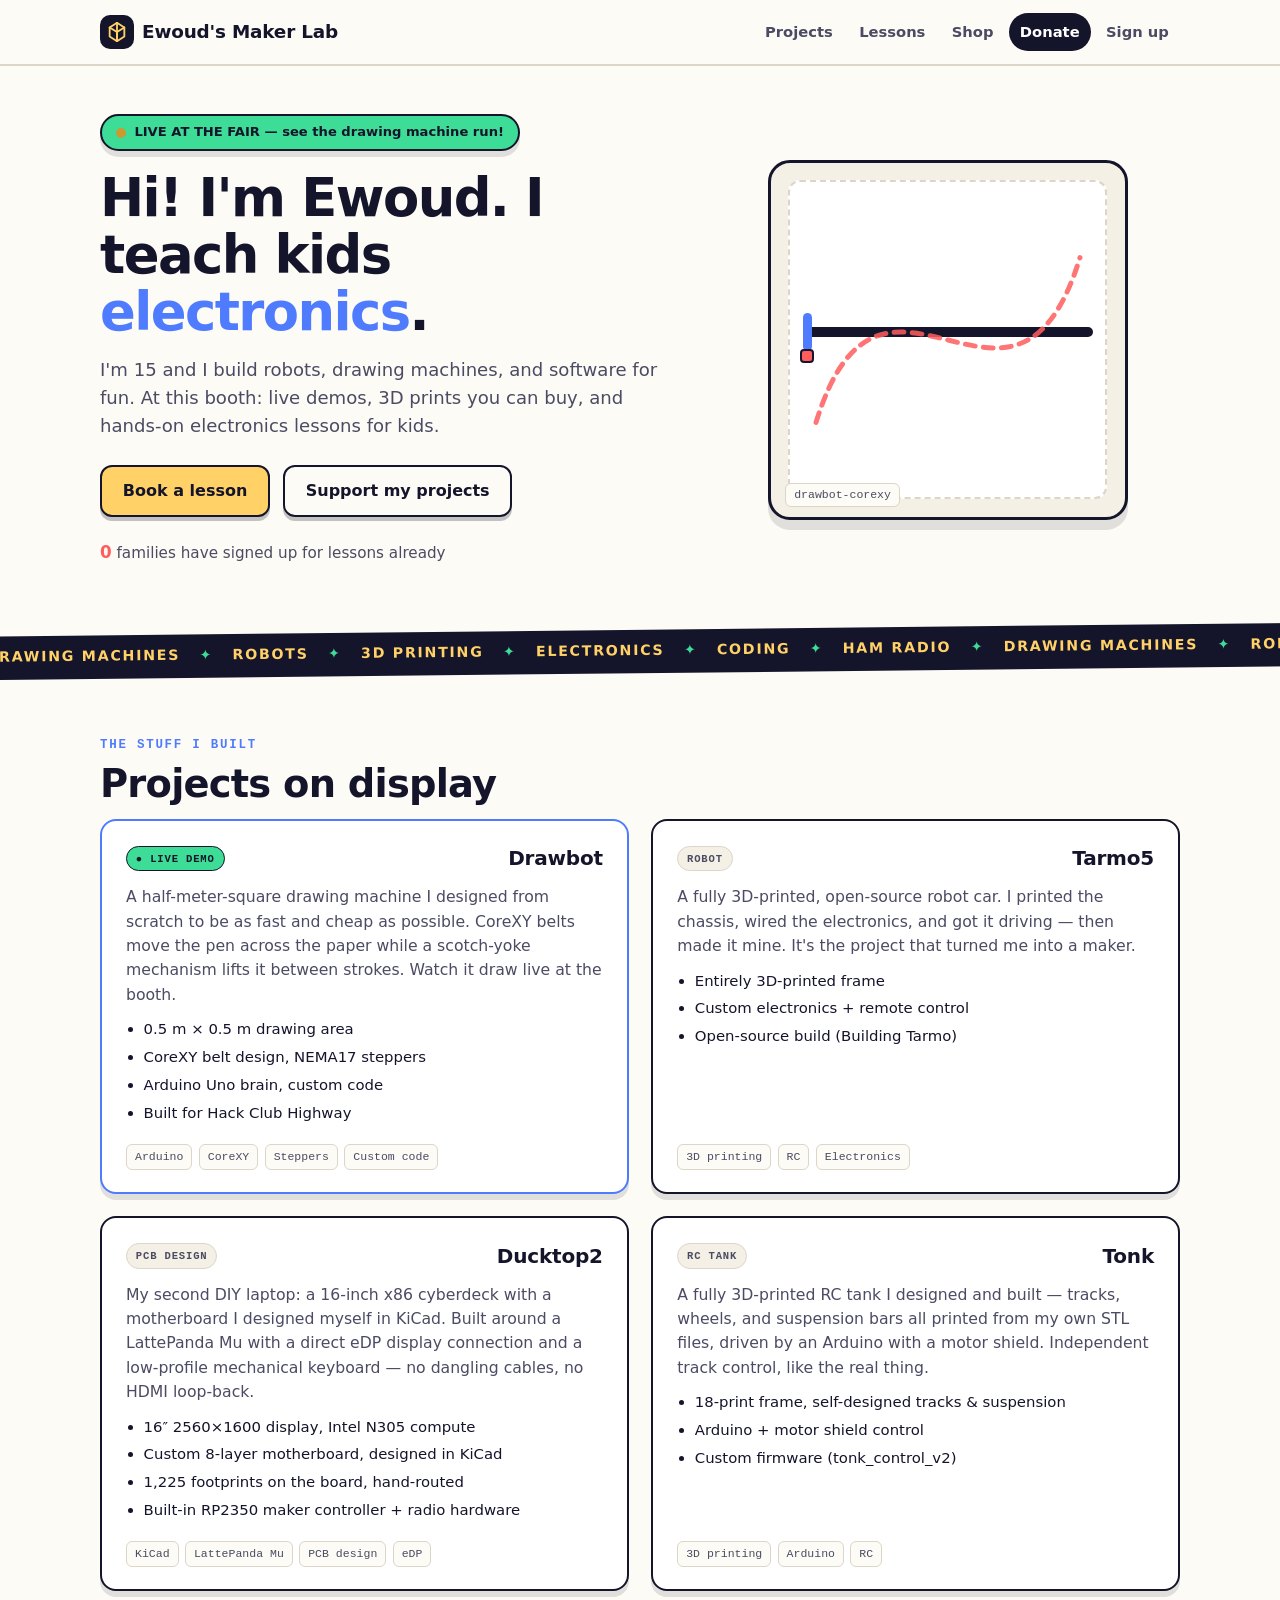
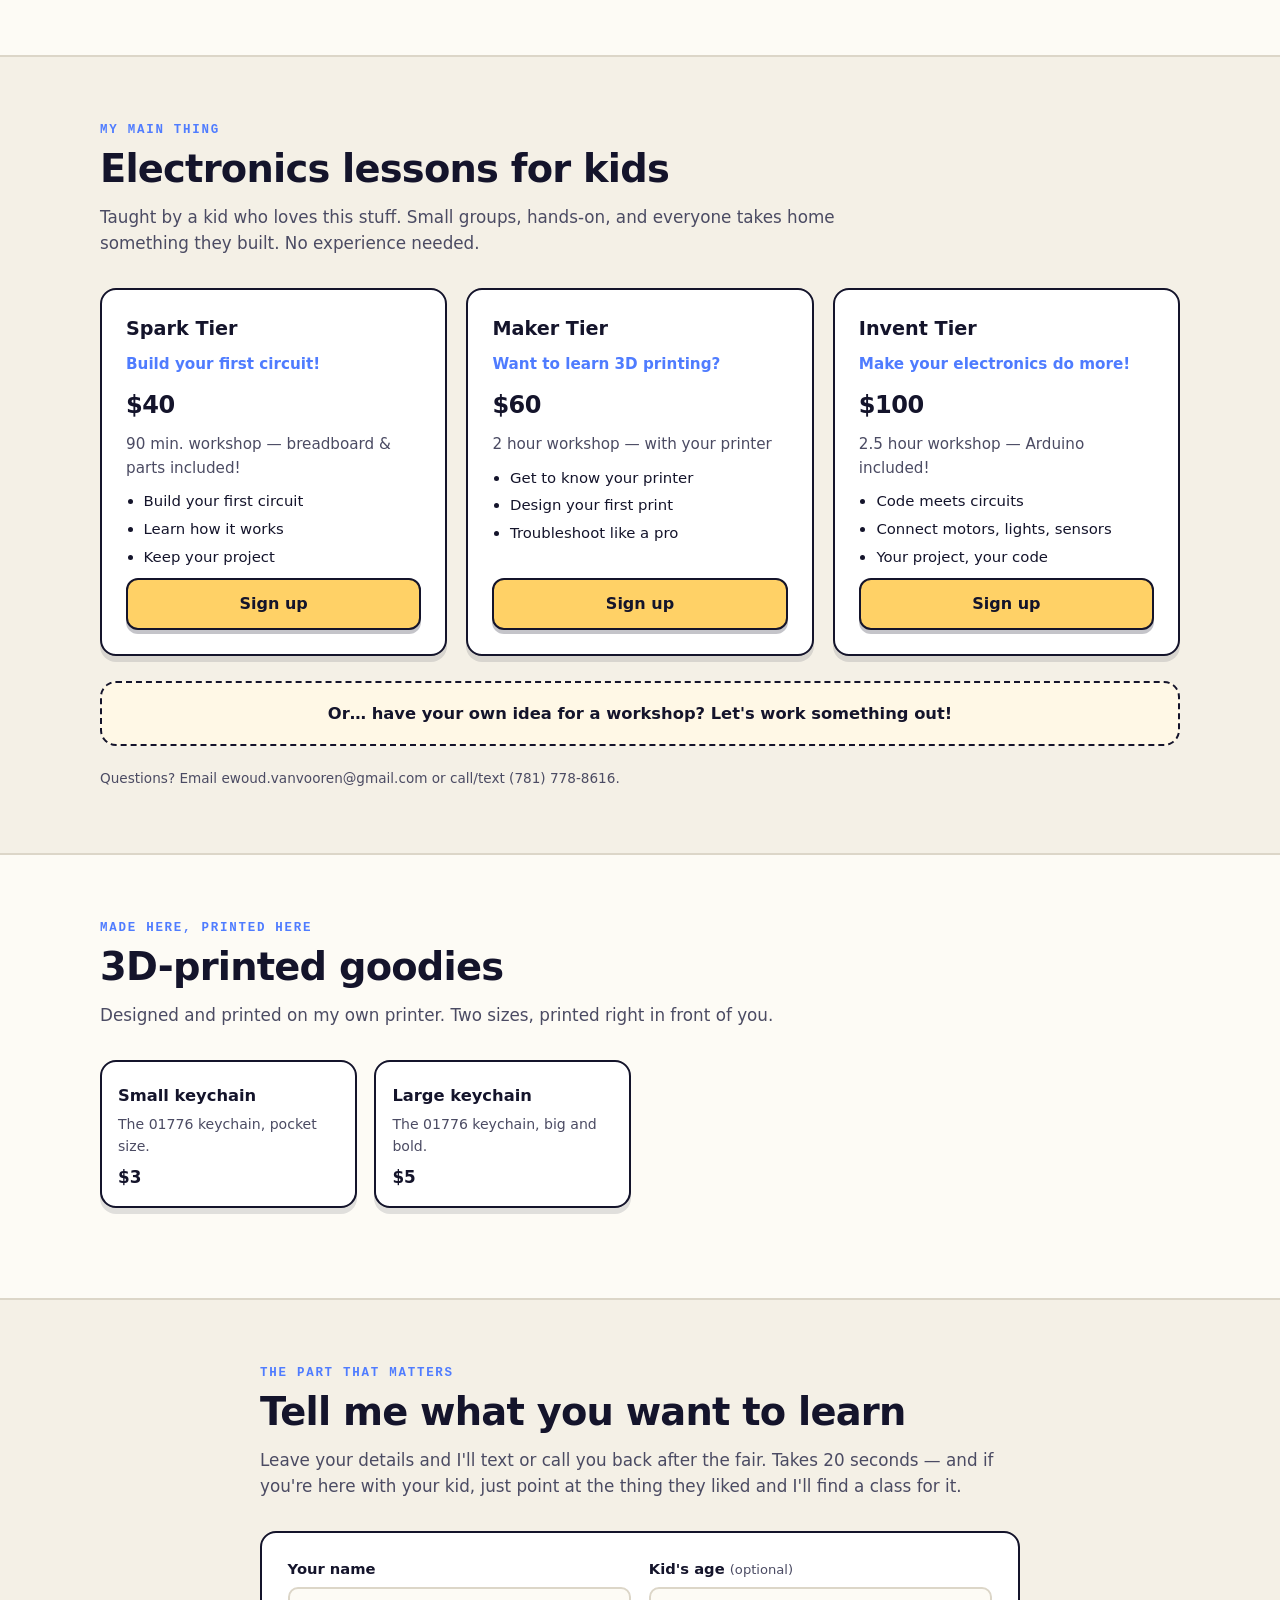
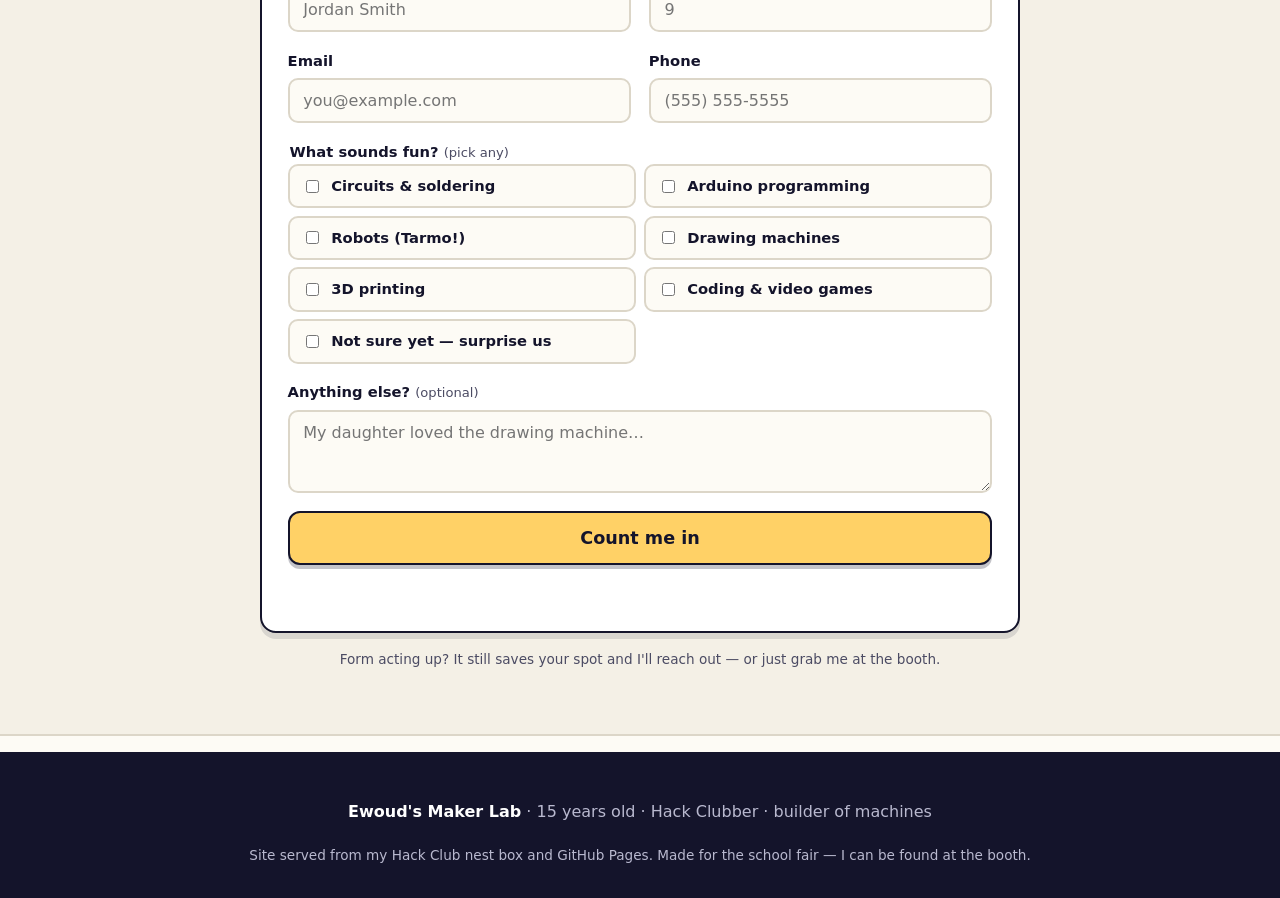
==== commit 5a8298c3: "Remove invented shop fineprint" ====
--- a/index.html
+++ b/index.html
@@ -258,8 +258,6 @@
           <p class="shop-price">$5</p>
         </div>
       </div>
-
-      <p class="fineprint">Cash only at the booth. Everything printed in front of you. Printed locally — 01776.</p>
     </div>
   </section>
 
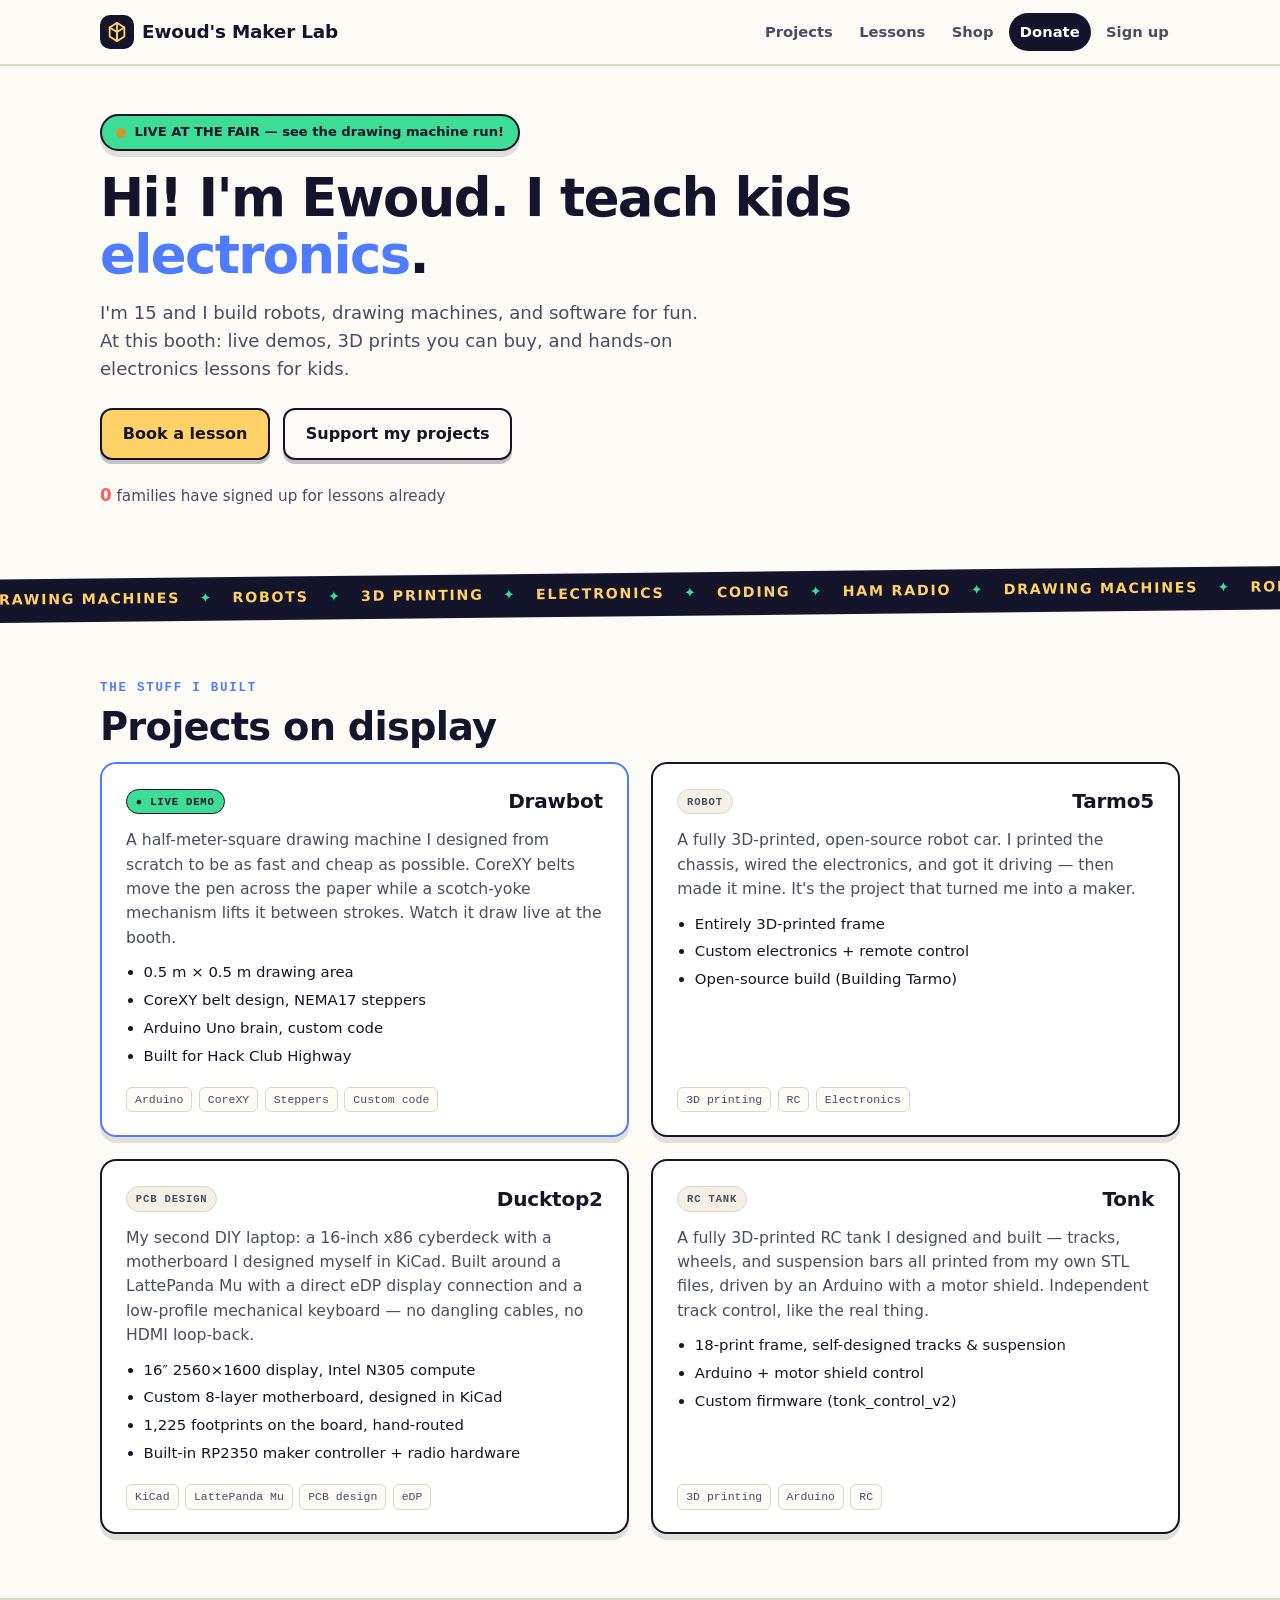
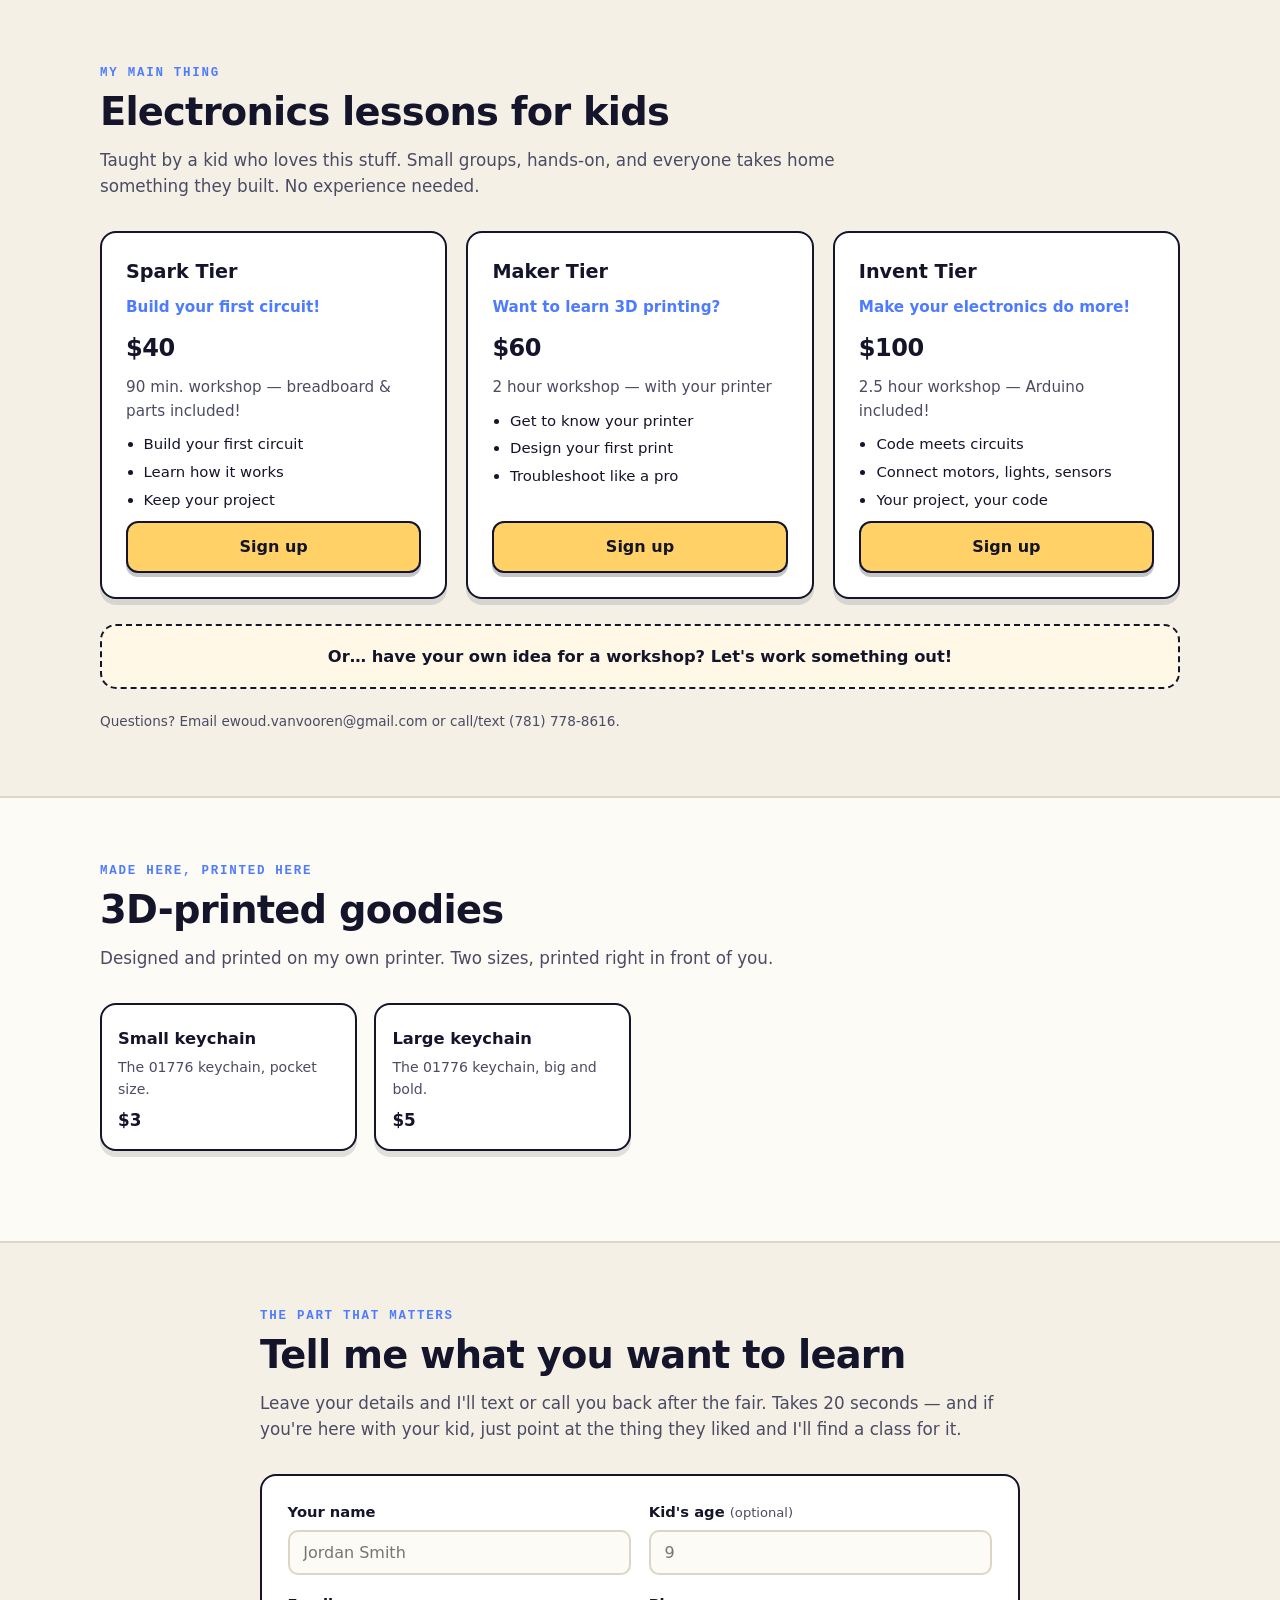
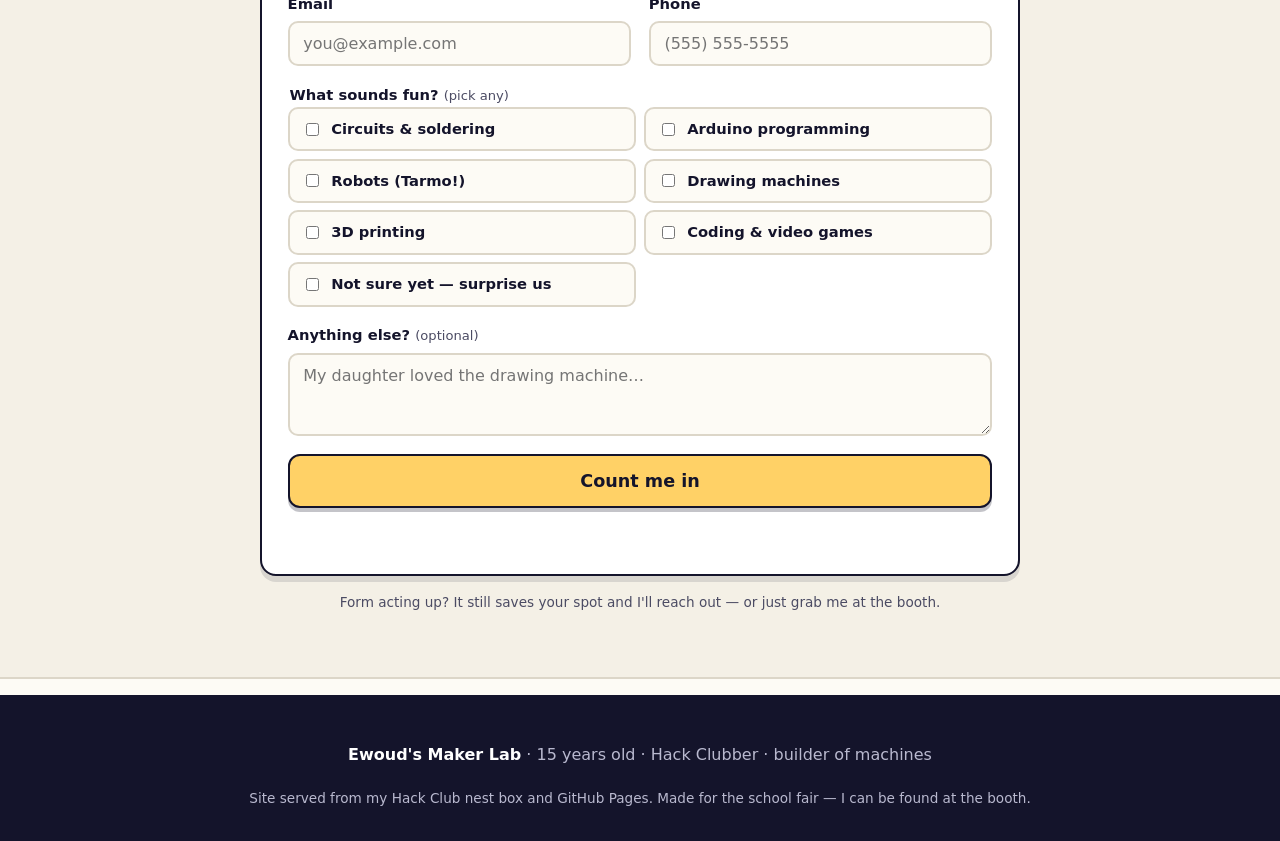
==== commit 639b1bf8: "Remove drawbot hero visual entirely" ====
--- a/index.html
+++ b/index.html
@@ -52,15 +52,6 @@
           <span id="counter" class="counter">0</span> families have signed up for lessons already
         </p>
       </div>
-      <div class="hero-visual" aria-hidden="true">
-        <div class="machine" id="machine">
-          <div class="machine-frame">
-            <div class="gantry-x"><div class="gantry-y"><div class="pen"></div></div></div>
-          </div>
-          <div class="machine-draw" id="machineDraw"></div>
-          <div class="machine-label">drawbot-corexy</div>
-        </div>
-      </div>
     </div>
   </section>
 
--- a/style.css
+++ b/style.css
@@ -107,9 +107,6 @@
   gap: 2.5rem;
   align-items: center;
 }
-@media (min-width: 880px) {
-  .hero-grid { grid-template-columns: 1.1fr 0.9fr; gap: 3rem; }
-}
 .hero-badge {
   display: inline-flex;
   align-items: center;
@@ -154,76 +151,6 @@
   font-variant-numeric: tabular-nums;
 }
 .counter { font-weight: 800; color: var(--coral); font-size: 1.05rem; }
-
-/* hero visual — the drawbot illustration */
-.hero-visual { display: flex; justify-content: center; }
-.machine {
-  position: relative;
-  width: min(360px, 100%);
-  aspect-ratio: 1 / 1;
-  background: var(--paper-2);
-  border: 3px solid var(--ink);
-  border-radius: 22px;
-  box-shadow: 0 10px 0 rgba(20, 20, 43, 0.12);
-  padding: 1.1rem;
-}
-.machine-frame {
-  position: relative;
-  width: 100%;
-  height: 100%;
-  background: #fff;
-  border: 2px dashed var(--line);
-  border-radius: 12px;
-  overflow: hidden;
-}
-.gantry-x {
-  position: absolute;
-  top: 46%;
-  left: 4%;
-  width: 92%;
-  height: 10px;
-  background: var(--ink);
-  border-radius: 6px;
-}
-.gantry-y {
-  position: absolute;
-  left: 0;
-  top: -14px;
-  width: 9px;
-  height: 38px;
-  background: var(--blue);
-  border-radius: 5px;
-}
-.pen {
-  position: absolute;
-  left: -2.5px;
-  bottom: -12px;
-  width: 14px;
-  height: 14px;
-  background: var(--coral);
-  border: 2px solid var(--ink);
-  border-radius: 4px;
-}
-.machine-draw {
-  position: absolute;
-  inset: 12px;
-  background-image: url("data:image/svg+xml,%3Csvg xmlns='http://www.w3.org/2000/svg' width='200' height='200' viewBox='0 0 200 200'%3E%3Cpath d='M20,150 C60,20 140,180 180,50' fill='none' stroke='%23ff5d5d' stroke-width='3' stroke-linecap='round' stroke-dasharray='6 5'/%3E%3C/svg%3E");
-  background-repeat: no-repeat;
-  background-size: cover;
-  opacity: 0.85;
-}
-.machine-label {
-  position: absolute;
-  bottom: 0.6rem;
-  left: 0.9rem;
-  font-family: var(--mono);
-  font-size: 0.72rem;
-  color: var(--ink-soft);
-  background: var(--paper);
-  border: 1.5px solid var(--line);
-  padding: 0.15rem 0.5rem;
-  border-radius: 6px;
-}
 
 /* ---------- ticker ---------- */
 .ticker {
